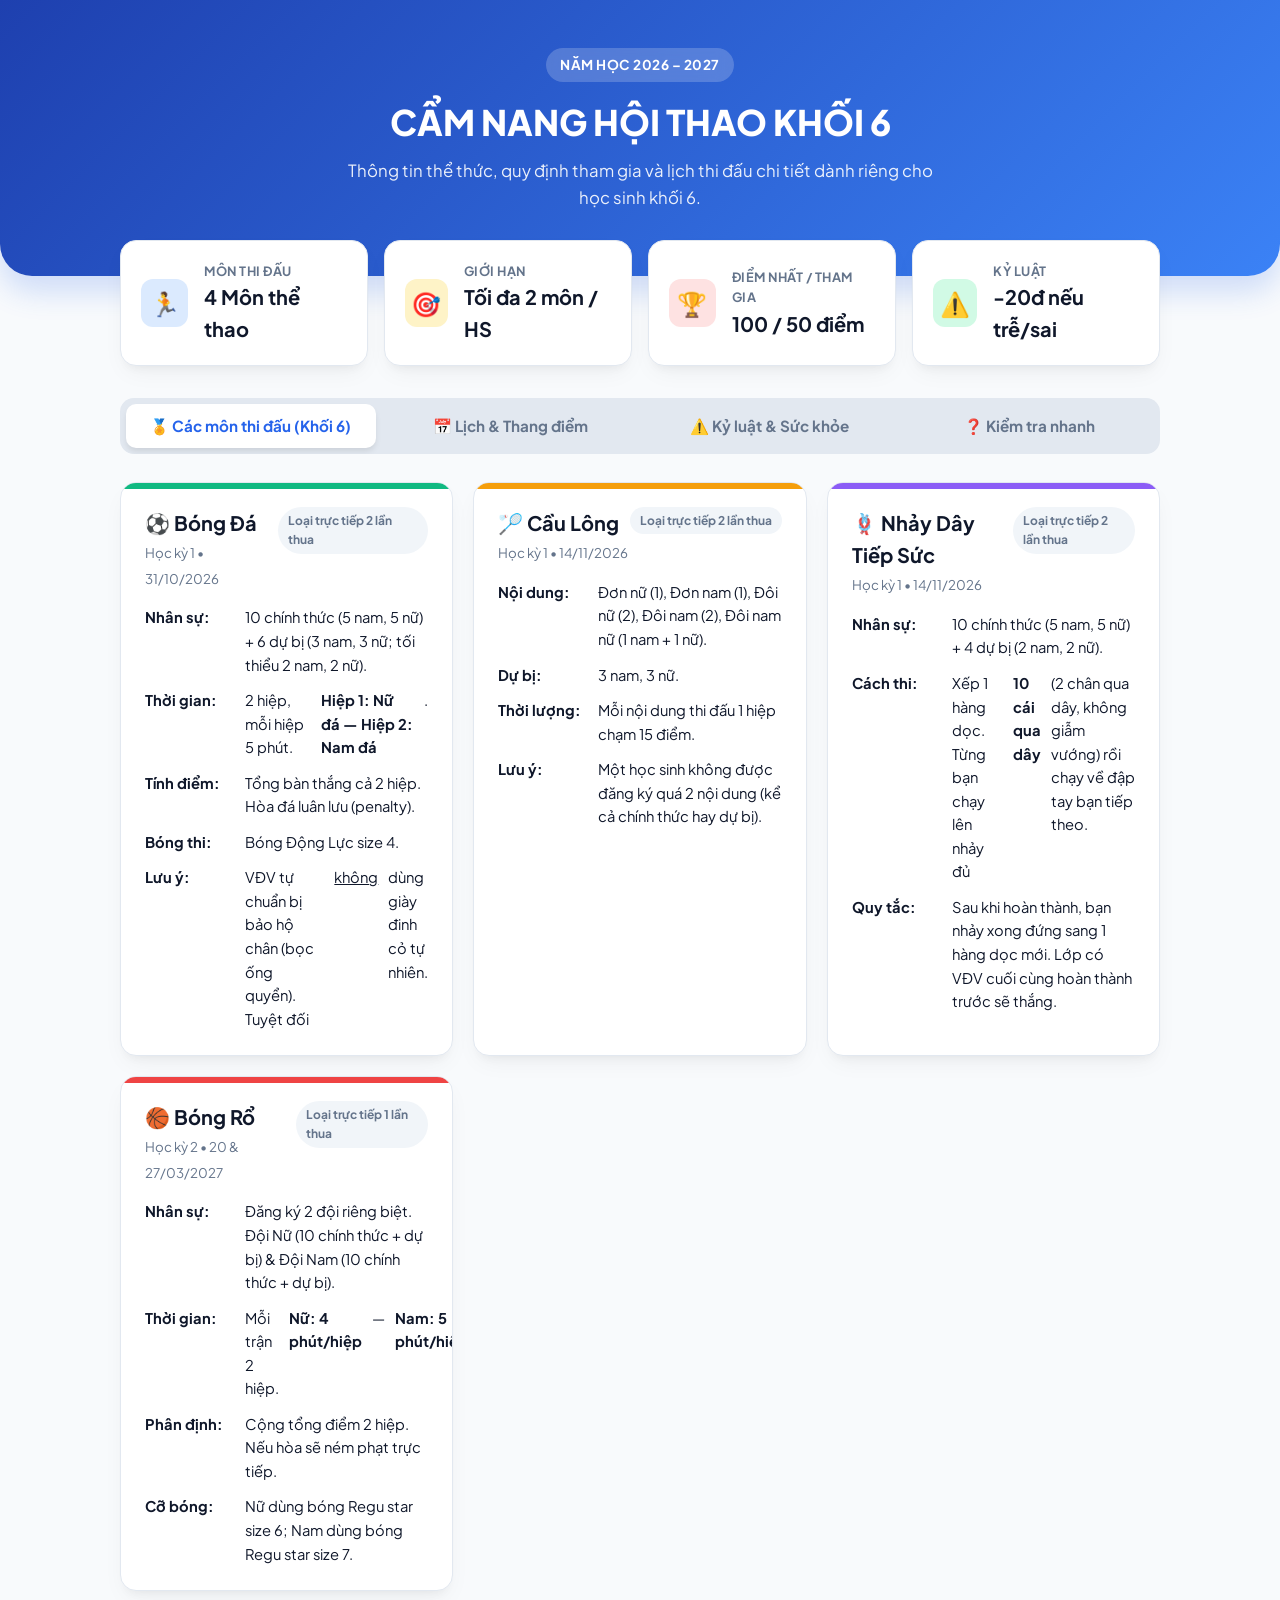
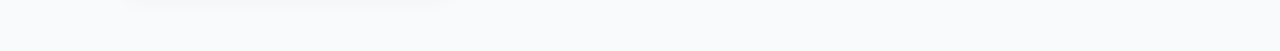
==== pages/hoi-thao.html @ 99d839c3 "Add HTML structure for Hội Thao Khối 6 This file contains the HTML structure and styling for the 'Cẩ" ====
<!DOCTYPE html>
<html lang="vi">
<head>
  <meta charset="UTF-8" />
  <meta name="viewport" content="width=device-width, initial-scale=1.0" />
  <title>Cẩm Nang Hội Thao Khối 6 - NH 2026-2027</title>
  <link rel="preconnect" href="https://fonts.googleapis.com">
  <link rel="preconnect" href="https://fonts.gstatic.com" crossorigin>
  <link href="https://fonts.googleapis.com/css2?family=Plus+Jakarta+Sans:wght@400;500;600;700;800&display=swap" rel="stylesheet">
  <style>
    :root {
      --primary: #2563eb;
      --primary-dark: #1d4ed8;
      --accent: #f59e0b;
      --danger: #ef4444;
      --success: #10b981;
      --bg: #f8fafc;
      --card-bg: #ffffff;
      --text: #0f172a;
      --text-muted: #64748b;
      --border: #e2e8f0;
      --radius: 16px;
      --shadow: 0 10px 25px -5px rgba(0, 0, 0, 0.05), 0 8px 10px -6px rgba(0, 0, 0, 0.05);
    }

    * {
      box-sizing: border-box;
      margin: 0;
      padding: 0;
      font-family: 'Plus Jakarta Sans', sans-serif;
    }

    body {
      background-color: var(--bg);
      color: var(--text);
      line-height: 1.6;
      padding-bottom: 60px;
    }

    /* Header */
    header {
      background: linear-gradient(135deg, #1e40af 0%, #3b82f6 100%);
      color: white;
      padding: 48px 20px 64px;
      text-align: center;
      border-bottom-left-radius: 32px;
      border-bottom-right-radius: 32px;
      box-shadow: 0 15px 30px rgba(37, 99, 235, 0.2);
    }

    .badge {
      display: inline-block;
      background: rgba(255, 255, 255, 0.2);
      backdrop-filter: blur(8px);
      padding: 6px 14px;
      border-radius: 999px;
      font-size: 0.85rem;
      font-weight: 700;
      letter-spacing: 0.5px;
      text-transform: uppercase;
      margin-bottom: 12px;
    }

    header h1 {
      font-size: 2.2rem;
      font-weight: 800;
      margin-bottom: 8px;
    }

    header p {
      font-size: 1.05rem;
      opacity: 0.9;
      max-width: 600px;
      margin: 0 auto;
    }

    /* Layout Container */
    .container {
      max-width: 1080px;
      margin: -36px auto 0;
      padding: 0 20px;
    }

    /* Quick Stats Grid */
    .stats-grid {
      display: grid;
      grid-template-columns: repeat(auto-fit, minmax(220px, 1fr));
      gap: 16px;
      margin-bottom: 32px;
    }

    .stat-card {
      background: var(--card-bg);
      border-radius: var(--radius);
      padding: 20px;
      box-shadow: var(--shadow);
      display: flex;
      align-items: center;
      gap: 16px;
      border: 1px solid var(--border);
    }

    .stat-icon {
      width: 48px;
      height: 48px;
      border-radius: 12px;
      display: flex;
      align-items: center;
      justify-content: center;
      font-size: 1.5rem;
    }

    .stat-card:nth-child(1) .stat-icon { background: #dbeafe; color: #2563eb; }
    .stat-card:nth-child(2) .stat-icon { background: #fef3c7; color: #d97706; }
    .stat-card:nth-child(3) .stat-icon { background: #fee2e2; color: #dc2626; }
    .stat-card:nth-child(4) .stat-icon { background: #d1fae5; color: #059669; }

    .stat-info h4 {
      font-size: 0.8rem;
      color: var(--text-muted);
      text-transform: uppercase;
      letter-spacing: 0.5px;
    }

    .stat-info p {
      font-size: 1.25rem;
      font-weight: 700;
      color: var(--text);
    }

    /* Navigation Tabs */
    .nav-tabs {
      display: flex;
      gap: 10px;
      background: #e2e8f0;
      padding: 6px;
      border-radius: 14px;
      margin-bottom: 28px;
      overflow-x: auto;
    }

    .tab-btn {
      flex: 1;
      padding: 12px 20px;
      border: none;
      background: transparent;
      color: var(--text-muted);
      font-size: 0.95rem;
      font-weight: 700;
      border-radius: 10px;
      cursor: pointer;
      white-space: nowrap;
      transition: all 0.25s ease;
    }

    .tab-btn.active {
      background: var(--card-bg);
      color: var(--primary);
      box-shadow: 0 4px 6px -1px rgba(0, 0, 0, 0.1);
    }

    /* Content Cards */
    .tab-content {
      display: none;
    }

    .tab-content.active {
      display: block;
      animation: fadeIn 0.3s ease;
    }

    @keyframes fadeIn {
      from { opacity: 0; transform: translateY(8px); }
      to { opacity: 1; transform: translateY(0); }
    }

    .content-box {
      background: var(--card-bg);
      border-radius: var(--radius);
      padding: 32px;
      border: 1px solid var(--border);
      box-shadow: var(--shadow);
      margin-bottom: 24px;
    }

    .content-box h2 {
      font-size: 1.5rem;
      margin-bottom: 16px;
      display: flex;
      align-items: center;
      gap: 10px;
    }

    /* Sports Grid */
    .sports-grid {
      display: grid;
      grid-template-columns: repeat(auto-fit, minmax(320px, 1fr));
      gap: 20px;
    }

    .sport-card {
      background: var(--card-bg);
      border: 1px solid var(--border);
      border-radius: var(--radius);
      padding: 24px;
      box-shadow: var(--shadow);
      position: relative;
      overflow: hidden;
    }

    .sport-card::before {
      content: '';
      position: absolute;
      top: 0;
      left: 0;
      width: 100%;
      height: 6px;
      background: var(--primary);
    }

    .sport-card.soccer::before { background: #10b981; }
    .sport-card.badminton::before { background: #f59e0b; }
    .sport-card.rope::before { background: #8b5cf6; }
    .sport-card.basketball::before { background: #ef4444; }

    .sport-header {
      display: flex;
      justify-content: space-between;
      align-items: flex-start;
      margin-bottom: 16px;
    }

    .sport-header h3 {
      font-size: 1.25rem;
      font-weight: 700;
    }

    .sport-tag {
      font-size: 0.75rem;
      font-weight: 700;
      padding: 4px 10px;
      border-radius: 999px;
      background: #f1f5f9;
      color: var(--text-muted);
    }

    .spec-list {
      list-style: none;
      display: flex;
      flex-direction: column;
      gap: 12px;
      font-size: 0.92rem;
    }

    .spec-list li {
      display: flex;
      align-items: flex-start;
      gap: 10px;
    }

    .spec-list li strong {
      color: var(--text);
      min-width: 90px;
    }

    /* Table Design */
    .table-wrapper {
      overflow-x: auto;
      margin-top: 16px;
    }

    table {
      width: 100%;
      border-collapse: collapse;
      text-align: left;
    }

    th, td {
      padding: 14px 16px;
      border-bottom: 1px solid var(--border);
      font-size: 0.95rem;
    }

    th {
      background-color: #f8fafc;
      font-weight: 700;
      color: var(--text-muted);
    }

    /* Alert / Warning Box */
    .alert-box {
      border-left: 4px solid var(--danger);
      background: #fef2f2;
      padding: 16px 20px;
      border-radius: 0 12px 12px 0;
      margin-bottom: 16px;
      font-size: 0.92rem;
    }

    .alert-box h4 {
      color: var(--danger);
      font-weight: 700;
      margin-bottom: 4px;
    }

    /* Interactive Quiz Section */
    .quiz-card {
      background: #f8fafc;
      border: 1px dashed #cbd5e1;
      border-radius: 12px;
      padding: 20px;
      margin-top: 20px;
    }

    .quiz-options {
      display: flex;
      flex-direction: column;
      gap: 10px;
      margin-top: 12px;
    }

    .quiz-opt-btn {
      padding: 10px 16px;
      border: 1px solid var(--border);
      background: white;
      border-radius: 8px;
      text-align: left;
      cursor: pointer;
      font-size: 0.9rem;
      transition: all 0.2s;
    }

    .quiz-opt-btn:hover {
      background: #f1f5f9;
    }

    .feedback {
      margin-top: 10px;
      font-weight: 700;
      font-size: 0.9rem;
      display: none;
    }
  </style>
</head>
<body>

  <header>
    <div class="badge">Năm học 2026 – 2027</div>
    <h1>CẨM NANG HỘI THAO KHỐI 6</h1>
    <p>Thông tin thể thức, quy định tham gia và lịch thi đấu chi tiết dành riêng cho học sinh khối 6.</p>
  </header>

  <main class="container">
    <!-- Thống kê nhanh -->
    <section class="stats-grid">
      <div class="stat-card">
        <div class="stat-icon">🏃</div>
        <div class="stat-info">
          <h4>Môn thi đấu</h4>
          <p>4 Môn thể thao</p>
        </div>
      </div>
      <div class="stat-card">
        <div class="stat-icon">🎯</div>
        <div class="stat-info">
          <h4>Giới hạn</h4>
          <p>Tối đa 2 môn / HS</p>
        </div>
      </div>
      <div class="stat-card">
        <div class="stat-icon">🏆</div>
        <div class="stat-info">
          <h4>Điểm Nhất / Tham gia</h4>
          <p>100 / 50 điểm</p>
        </div>
      </div>
      <div class="stat-card">
        <div class="stat-icon">⚠️</div>
        <div class="stat-info">
          <h4>Kỷ luật</h4>
          <p>-20đ nếu trễ/sai</p>
        </div>
      </div>
    </section>

    <!-- Điều hướng Tab -->
    <nav class="nav-tabs">
      <button class="tab-btn active" onclick="switchTab(0)">🏅 Các môn thi đấu (Khối 6)</button>
      <button class="tab-btn" onclick="switchTab(1)">📅 Lịch & Thang điểm</button>
      <button class="tab-btn" onclick="switchTab(2)">⚠️ Kỷ luật & Sức khỏe</button>
      <button class="tab-btn" onclick="switchTab(3)">❓ Kiểm tra nhanh</button>
    </nav>

    <!-- Tab 1: Chi tiết 4 Môn thi đấu -->
    <section class="tab-content active" id="tab-0">
      <div class="sports-grid">
        
        <!-- Môn Bóng Đá -->
        <article class="sport-card soccer">
          <div class="sport-header">
            <div>
              <h3>⚽ Bóng Đá</h3>
              <small style="color: var(--text-muted)">Học kỳ 1 • 31/10/2026</small>
            </div>
            <span class="sport-tag">Loại trực tiếp 2 lần thua</span>
          </div>
          <ul class="spec-list">
            <li><strong>Nhân sự:</strong> 10 chính thức (5 nam, 5 nữ) + 6 dự bị (3 nam, 3 nữ; tối thiểu 2 nam, 2 nữ).</li>
            <li><strong>Thời gian:</strong> 2 hiệp, mỗi hiệp 5 phút. <b>Hiệp 1: Nữ đá — Hiệp 2: Nam đá</b>.</li>
            <li><strong>Tính điểm:</strong> Tổng bàn thắng cả 2 hiệp. Hòa đá luân lưu (penalty).</li>
            <li><strong>Bóng thi:</strong> Bóng Động Lực size 4.</li>
            <li><strong>Lưu ý:</strong> VĐV tự chuẩn bị bảo hộ chân (bọc ống quyển). Tuyệt đối <u>không</u> dùng giày đinh cỏ tự nhiên.</li>
          </ul>
        </article>

        <!-- Môn Cầu Lông -->
        <article class="sport-card badminton">
          <div class="sport-header">
            <div>
              <h3>🏸 Cầu Lông</h3>
              <small style="color: var(--text-muted)">Học kỳ 1 • 14/11/2026</small>
            </div>
            <span class="sport-tag">Loại trực tiếp 2 lần thua</span>
          </div>
          <ul class="spec-list">
            <li><strong>Nội dung:</strong> Đơn nữ (1), Đơn nam (1), Đôi nữ (2), Đôi nam (2), Đôi nam nữ (1 nam + 1 nữ).</li>
            <li><strong>Dự bị:</strong> 3 nam, 3 nữ.</li>
            <li><strong>Thời lượng:</strong> Mỗi nội dung thi đấu 1 hiệp chạm 15 điểm.</li>
            <li><strong>Lưu ý:</strong> Một học sinh không được đăng ký quá 2 nội dung (kể cả chính thức hay dự bị).</li>
          </ul>
        </article>

        <!-- Môn Nhảy Dây Tiếp Sức -->
        <article class="sport-card rope">
          <div class="sport-header">
            <div>
              <h3>🪢 Nhảy Dây Tiếp Sức</h3>
              <small style="color: var(--text-muted)">Học kỳ 1 • 14/11/2026</small>
            </div>
            <span class="sport-tag">Loại trực tiếp 2 lần thua</span>
          </div>
          <ul class="spec-list">
            <li><strong>Nhân sự:</strong> 10 chính thức (5 nam, 5 nữ) + 4 dự bị (2 nam, 2 nữ).</li>
            <li><strong>Cách thi:</strong> Xếp 1 hàng dọc. Từng bạn chạy lên nhảy đủ <b>10 cái qua dây</b> (2 chân qua dây, không giẫm vướng) rồi chạy về đập tay bạn tiếp theo.</li>
            <li><strong>Quy tắc:</strong> Sau khi hoàn thành, bạn nhảy xong đứng sang 1 hàng dọc mới. Lớp có VĐV cuối cùng hoàn thành trước sẽ thắng.</li>
          </ul>
        </article>

        <!-- Môn Bóng Rổ -->
        <article class="sport-card basketball">
          <div class="sport-header">
            <div>
              <h3>🏀 Bóng Rổ</h3>
              <small style="color: var(--text-muted)">Học kỳ 2 • 20 & 27/03/2027</small>
            </div>
            <span class="sport-tag">Loại trực tiếp 1 lần thua</span>
          </div>
          <ul class="spec-list">
            <li><strong>Nhân sự:</strong> Đăng ký 2 đội riêng biệt. Đội Nữ (10 chính thức + dự bị) & Đội Nam (10 chính thức + dự bị).</li>
            <li><strong>Thời gian:</strong> Mỗi trận 2 hiệp. <b>Nữ: 4 phút/hiệp</b> — <b>Nam: 5 phút/hiệp</b>.</li>
            <li><strong>Phân định:</strong> Cộng tổng điểm 2 hiệp. Nếu hòa sẽ ném phạt trực tiếp.</li>
            <li><strong>Cỡ bóng:</strong> Nữ dùng bóng Regu star size 6; Nam dùng bóng Regu star size 7.</li>
          </ul>
        </article>

      </div>
    </section>

    <!-- Tab 2: Lịch thi đấu & Thang điểm -->
    <section class="tab-content" id="tab-1">
      <div class="content-box">
        <h2>📅 Lịch Trình Chi Tiết Khối 6</h2>
        <div class="table-wrapper">
          <table>
            <thead>
              <tr>
                <th>Học kỳ</th>
                <th>Ngày thi đấu</th>
                <th>Môn thi</th>
                <th>Địa điểm & Lưu ý</th>
              </tr>
            </thead>
            <tbody>
              <tr>
                <td rowspan="2"><b>Học kỳ 1</b></td>
                <td><b>31/10/2026</b> (Ngày 1)</td>
                <td>⚽ Bóng đá (Nam & Nữ)</td>
                <td>Sân cỏ nhân tạo • Đủ bọc ống quyển</td>
              </tr>
              <tr>
                <td><b>14/11/2026</b> (Ngày 2)</td>
                <td>🏸 Cầu lông<br>🪢 Nhảy dây tiếp sức</td>
                <td>Nhà thể thao đa năng</td>
              </tr>
              <tr>
                <td rowspan="2"><b>Học kỳ 2</b></td>
                <td><b>20/03/2027</b> (Ngày 1)</td>
                <td>🏀 Bóng rổ (Vòng loại)</td>
                <td>Sân bóng rổ</td>
              </tr>
              <tr>
                <td><b>27/03/2027</b> (Ngày 2)</td>
                <td>🏀 Bóng rổ (Vòng chung kết)</td>
                <td>Sân bóng rổ</td>
              </tr>
            </tbody>
          </table>
        </div>
      </div>

      <div class="content-box">
        <h2>🏆 Cơ Cấu Điểm Thi Đua</h2>
        <div class="table-wrapper">
          <table>
            <thead>
              <tr>
                <th>Hạng mục</th>
                <th>Điểm số</th>
                <th>Ghi chú</th>
              </tr>
            </thead>
            <tbody>
              <tr>
                <td>🥇 <b>Giải Nhất</b></td>
                <td style="color: #16a34a; font-weight: 700;">100 điểm</td>
                <td>Vô địch nội dung/môn</td>
              </tr>
              <tr>
                <td>🥈 <b>Giải Nhì</b></td>
                <td style="color: #2563eb; font-weight: 700;">85 điểm</td>
                <td>Hạng nhì</td>
              </tr>
              <tr>
                <td>🥉 <b>Giải Ba</b></td>
                <td style="color: #d97706; font-weight: 700;">80 điểm</td>
                <td>Đồng hạng ba</td>
              </tr>
              <tr>
                <td>🎖️ <b>Tham gia</b></td>
                <td>50 điểm</td>
                <td>Tham gia đầy đủ, đúng điều lệ</td>
              </tr>
              <tr>
                <td>❌ <b>Bỏ cuộc / Xử thua</b></td>
                <td style="color: var(--danger); font-weight: 700;">0 điểm</td>
                <td>Không được cộng điểm môn này</td>
              </tr>
            </tbody>
          </table>
        </div>
      </div>
    </section>

    <!-- Tab 3: Kỷ luật & Sức khỏe -->
    <section class="tab-content" id="tab-2">
      <div class="content-box">
        <h2>🩺 Điều Kiện Tham Gia & Sức Khỏe</h2>
        <div class="alert-box" style="border-color: #0284c7; background: #f0f9ff;">
          <h4 style="color: #0284c7;">Lưu ý đặc biệt về sức khỏe</h4>
          <p>Học sinh phải qua quá trình tập luyện và có thể lực tốt. Những học sinh có bệnh lý về <b>tim mạch, hen suyễn</b> hoặc gặp khó khăn khi vận động mạnh <b>tuyệt đối không tham gia thi đấu</b> (chỉ tham gia đội cổ vũ của lớp).</p>
        </div>
        <p>• Mỗi học sinh chỉ thi đấu cho chính lớp của mình, không được thi đấu cho lớp khác.</p>
        <p>• Mỗi học sinh chỉ được tham gia <b>tối đa 2 môn</b> trong cả kỳ Hội thao.</p>
      </div>

      <div class="content-box">
        <h2>⚖️ Kỷ Luật & Văn Hóa Thi Đấu</h2>
        
        <div class="alert-box">
          <h4>Trừ 20 điểm thi đua</h4>
          <p>Áp dụng nếu nộp danh sách đăng ký trễ/sai điều lệ hoặc không cử đại diện tham gia buổi bốc thăm.</p>
        </div>

        <div class="alert-box" style="border-color: #f59e0b; background: #fffbeb;">
          <h4 style="color: #d97706;">Trừ 5 điểm thi đua tuần</h4>
          <p>Không giữ vệ sinh chung (xả rác, đổ nước ra sàn, vứt vật dụng bừa bãi tại khu vực thi đấu).</p>
        </div>

        <ul class="spec-list" style="margin-top: 16px;">
          <li><strong>Đúng giờ:</strong> Có mặt trước trận đấu. Trường hợp ban tổ chức gọi tên 3 lần không có mặt sẽ bị xử thua.</li>
          <li><strong>Tinh thần Fair-play:</strong> Tuyệt đối không giơ nắm đấm, lè lưỡi, khiêu khích đối thủ, không văng tục hay đập phá dụng cụ thi đấu.</li>
          <li><strong>Mạng xã hội:</strong> Không đăng tải hình ảnh/bình luận tiêu cực, bôi nhọ trọng tài, đối thủ hoặc Ban tổ chức trên MXH hoặc nhóm chat.</li>
        </ul>
      </div>
    </section>

    <!-- Tab 4: Quiz trắc nghiệm nhanh cho học sinh -->
    <section class="tab-content" id="tab-3">
      <div class="content-box">
        <h2>❓ Đố Vui Nắm Rõ Luật (Khối 6)</h2>
        <p>Cùng kiểm tra xem bạn đã nắm chắc các thông tin trước thềm Hội thao chưa nhé!</p>

        <div class="quiz-card">
          <p><b>Câu 1: Một học sinh khối 6 được tham gia tối đa bao nhiêu môn thi đấu?</b></p>
          <div class="quiz-options">
            <button class="quiz-opt-btn" onclick="checkAnswer(this, false, 'q1')">A. 1 môn</button>
            <button class="quiz-opt-btn" onclick="checkAnswer(this, true, 'q1')">B. 2 môn</button>
            <button class="quiz-opt-btn" onclick="checkAnswer(this, false, 'q1')">C. Tự do, môn nào cũng được</button>
          </div>
          <div class="feedback" id="q1-fb"></div>
        </div>

        <div class="quiz-card">
          <p><b>Câu 2: Trong môn Bóng đá Khối 6, thứ tự thi đấu giữa nam và nữ như thế nào?</b></p>
          <div class="quiz-options">
            <button class="quiz-opt-btn" onclick="checkAnswer(this, true, 'q2')">A. Hiệp 1 Nữ đá, Hiệp 2 Nam đá</button>
            <button class="quiz-opt-btn" onclick="checkAnswer(this, false, 'q2')">B. Hiệp 1 Nam đá, Hiệp 2 Nữ đá</button>
            <button class="quiz-opt-btn" onclick="checkAnswer(this, false, 'q2')">C. Nam và Nữ đá cùng lúc trên sân</button>
          </div>
          <div class="feedback" id="q2-fb"></div>
        </div>

        <div class="quiz-card">
          <p><b>Câu 3: Đội thi Nhảy dây tiếp sức mỗi bạn cần nhảy thành công bao nhiêu cái trước khi chạy về đổi người?</b></p>
          <div class="quiz-options">
            <button class="quiz-opt-btn" onclick="checkAnswer(this, false, 'q3')">A. 5 cái</button>
            <button class="quiz-opt-btn" onclick="checkAnswer(this, true, 'q3')">B. 10 cái</button>
            <button class="quiz-opt-btn" onclick="checkAnswer(this, false, 'q3')">C. 15 cái</button>
          </div>
          <div class="feedback" id="q3-fb"></div>
        </div>
      </div>
    </section>

  </main>

  <script>
    function switchTab(index) {
      const tabs = document.querySelectorAll('.tab-btn');
      const contents = document.querySelectorAll('.tab-content');

      tabs.forEach((tab, i) => {
        if (i === index) {
          tab.classList.add('active');
          contents[i].classList.add('active');
        } else {
          tab.classList.remove('active');
          contents[i].classList.remove('active');
        }
      });
    }

    function checkAnswer(btn, isCorrect, questionId) {
      const feedback = document.getElementById(`${questionId}-fb`);
      const buttons = btn.parentElement.querySelectorAll('.quiz-opt-btn');
      
      buttons.forEach(b => b.disabled = true);

      if (isCorrect) {
        btn.style.backgroundColor = '#dcfce7';
        btn.style.borderColor = '#16a34a';
        btn.style.color = '#15803d';
        feedback.textContent = '🎉 Chính xác! Bạn đã nắm rất rõ quy định.';
        feedback.style.color = '#16a34a';
      } else {
        btn.style.backgroundColor = '#fee2e2';
        btn.style.borderColor = '#dc2626';
        btn.style.color = '#b91c1c';
        feedback.textContent = '❌ Chưa đúng rồi! Hãy đọc lại cẩm nang nhé.';
        feedback.style.color = '#dc2626';
      }
      feedback.style.display = 'block';
    }
  </script>
</body>
</html>
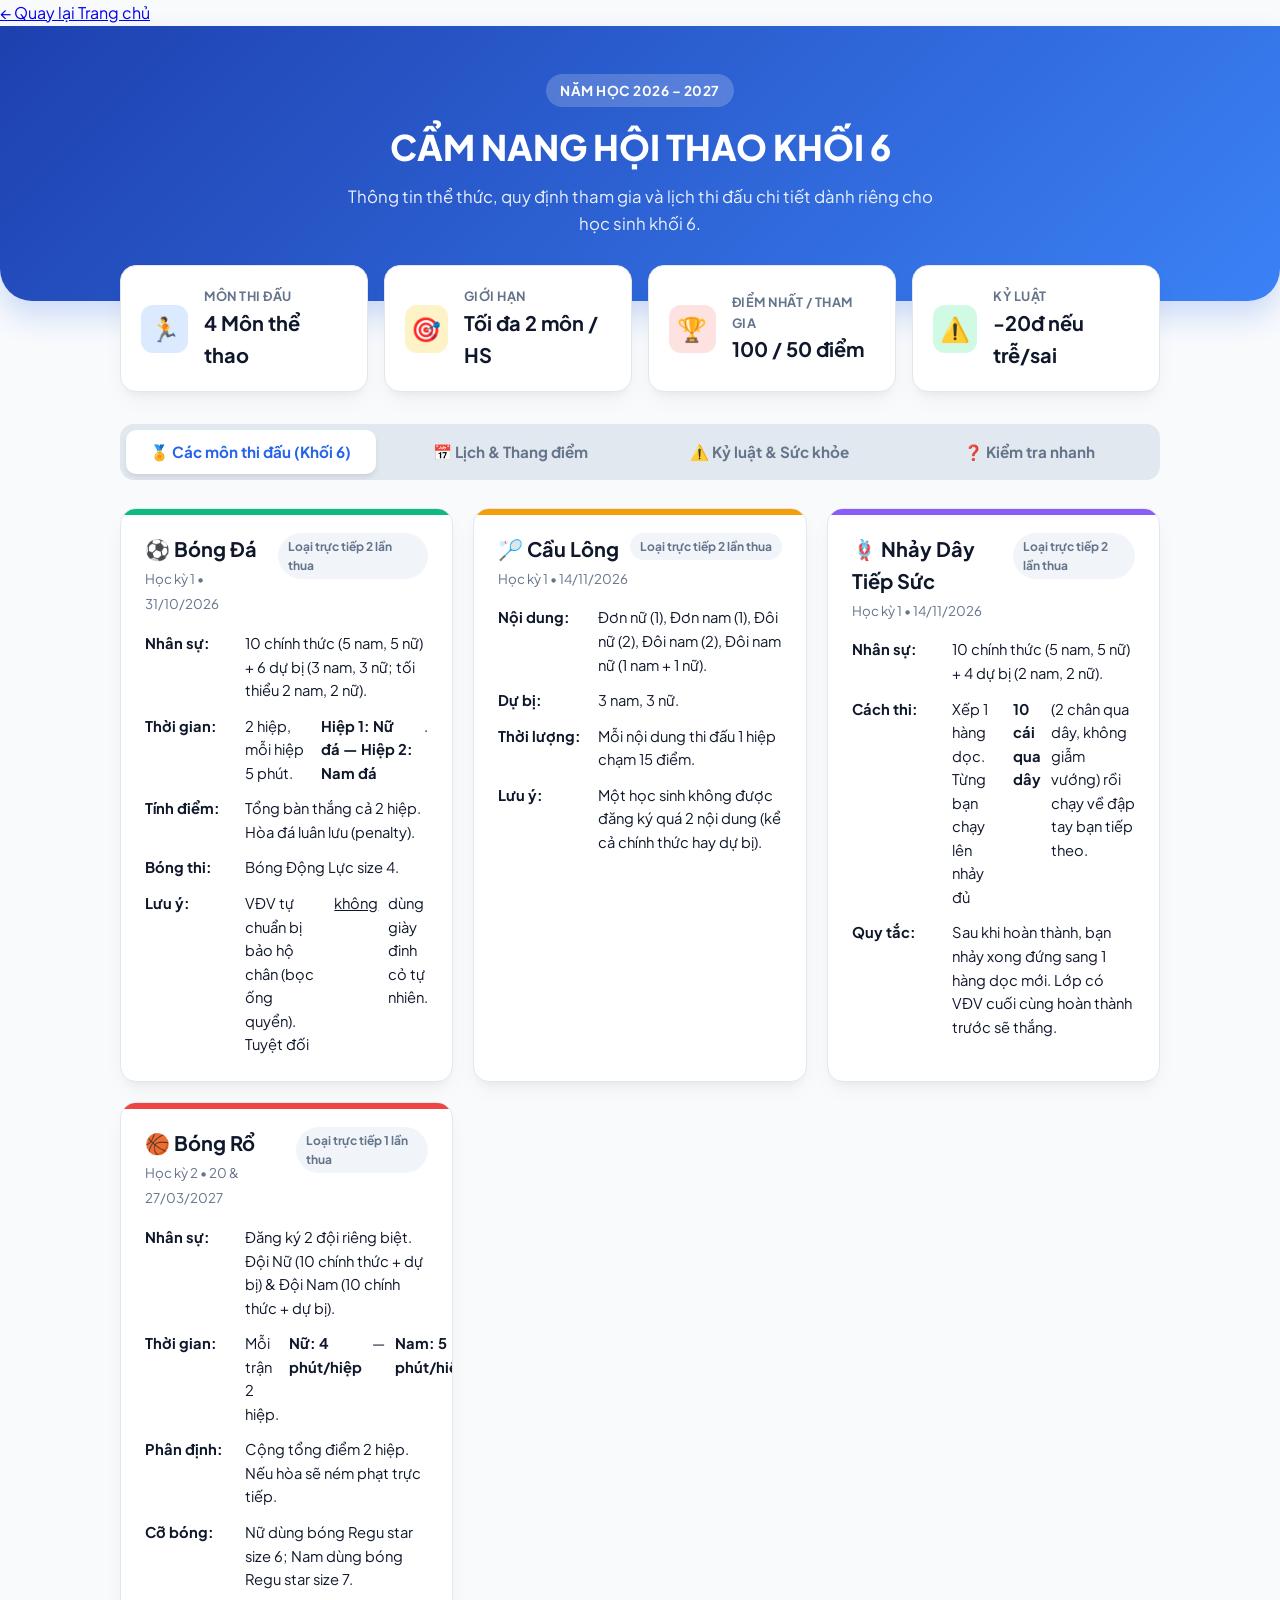
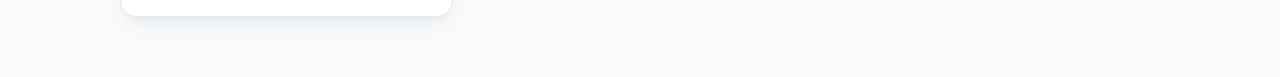
==== commit f01edaf4: "Add back link to homepage in hoi-thao.html" ====
--- a/pages/hoi-thao.html
+++ b/pages/hoi-thao.html
@@ -7,6 +7,7 @@
   <link rel="preconnect" href="https://fonts.googleapis.com">
   <link rel="preconnect" href="https://fonts.gstatic.com" crossorigin>
   <link href="https://fonts.googleapis.com/css2?family=Plus+Jakarta+Sans:wght@400;500;600;700;800&display=swap" rel="stylesheet">
+  <a href="../index.html">← Quay lại Trang chủ</a>
   <style>
     :root {
       --primary: #2563eb;
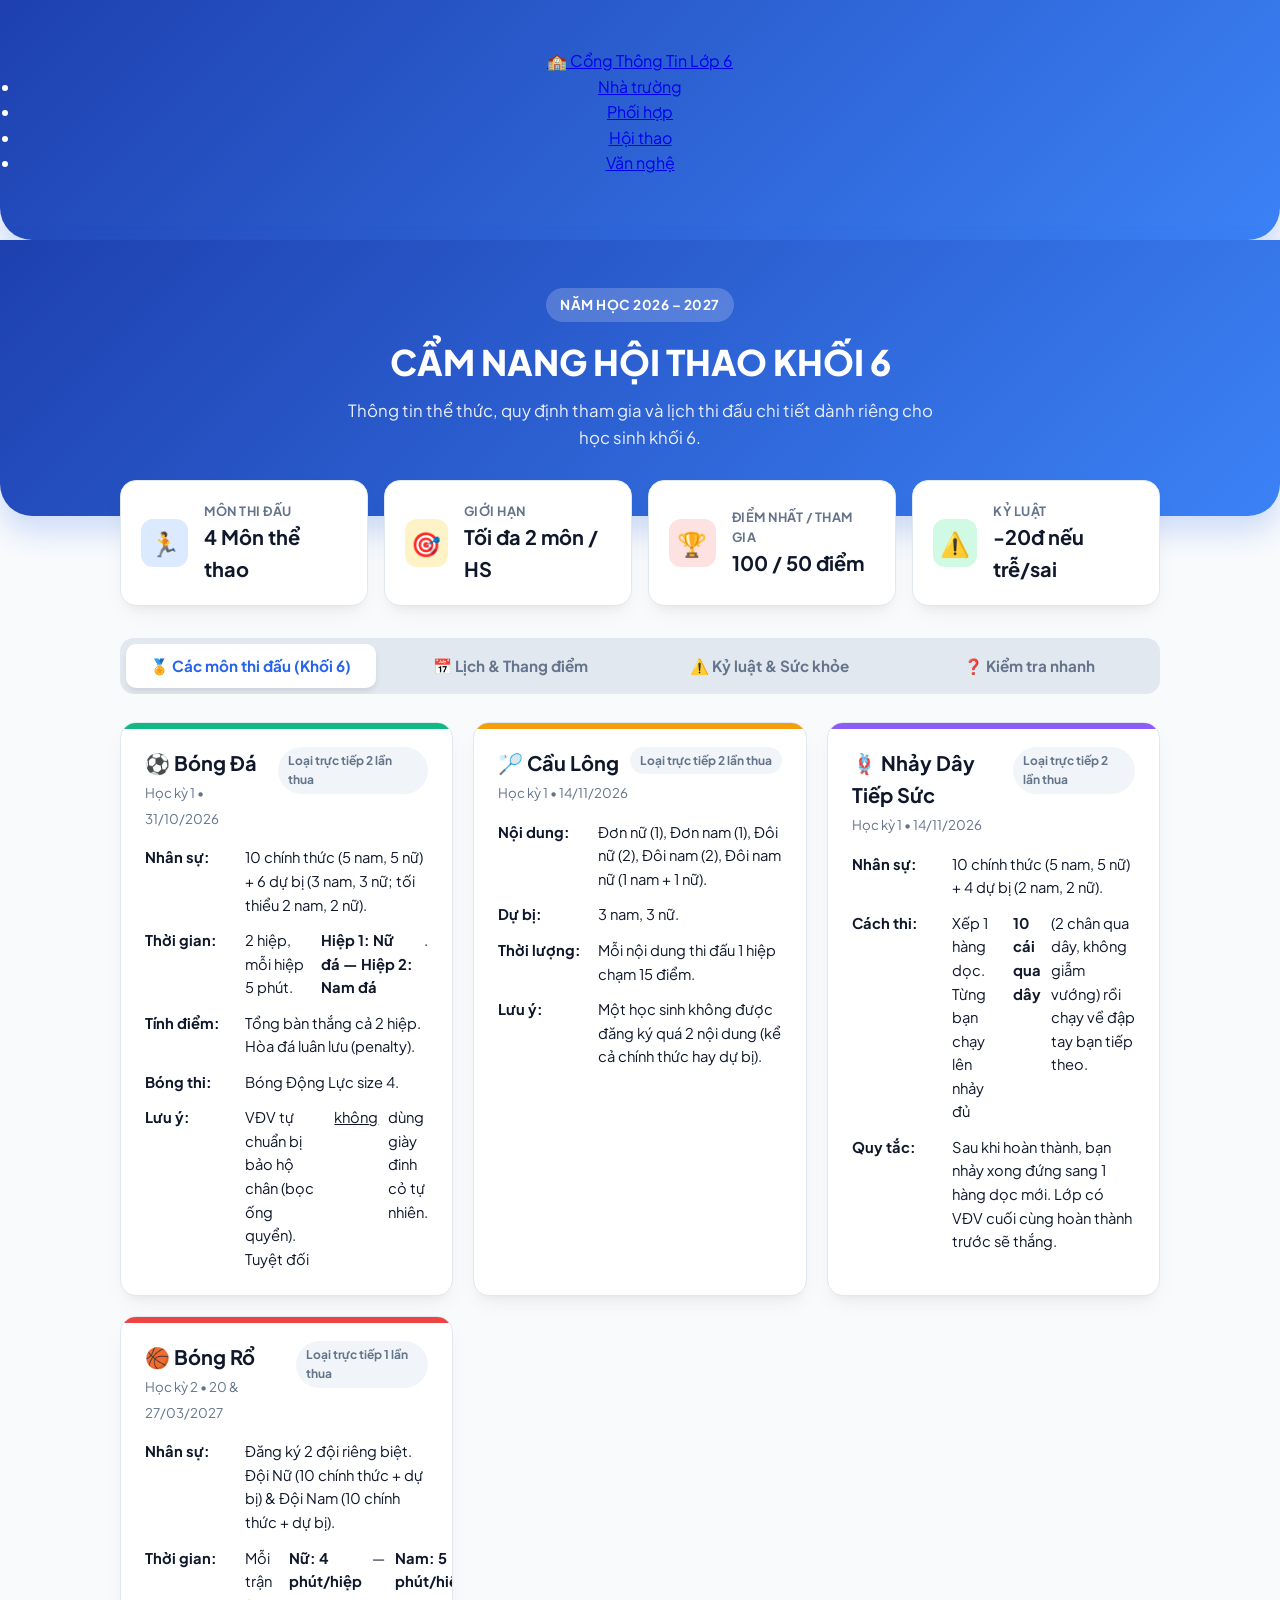
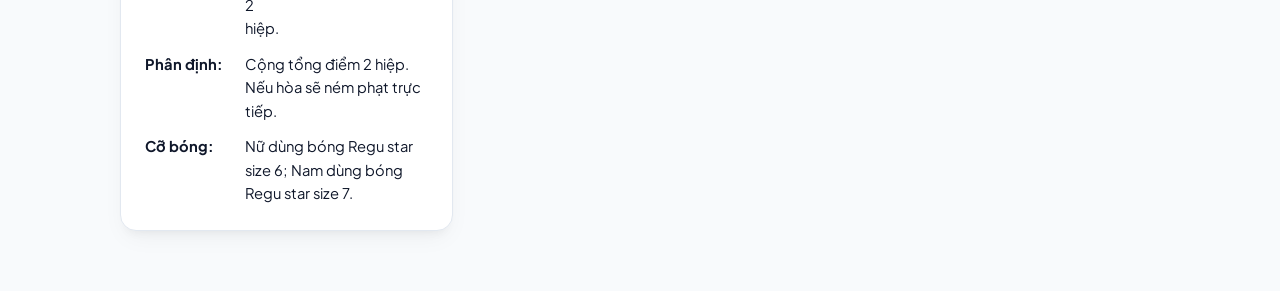
==== commit 616438ad: "Implement shared navbar in hoi-thao.html Added a shared navbar header with navigation links." ====
--- a/pages/hoi-thao.html
+++ b/pages/hoi-thao.html
@@ -7,7 +7,6 @@
   <link rel="preconnect" href="https://fonts.googleapis.com">
   <link rel="preconnect" href="https://fonts.gstatic.com" crossorigin>
   <link href="https://fonts.googleapis.com/css2?family=Plus+Jakarta+Sans:wght@400;500;600;700;800&display=swap" rel="stylesheet">
-  <a href="../index.html">← Quay lại Trang chủ</a>
   <style>
     :root {
       --primary: #2563eb;
@@ -344,7 +343,20 @@
   </style>
 </head>
 <body>
-
+<!-- Thanh Navbar dùng chung -->
+  <header class="navbar">
+    <div class="nav-container">
+      <a href="../index.html" class="nav-brand">
+        <span>🏫</span> Cổng Thông Tin Lớp 6
+      </a>
+      <ul class="nav-menu">
+        <li><a href="nha-truong.html" class="nav-link">Nhà trường</a></li>
+        <li><a href="phoi-hop.html" class="nav-link active">Phối hợp</a></li>
+        <li><a href="hoi-thao.html" class="nav-link">Hội thao</a></li>
+        <li><a href="van-nghe.html" class="nav-link">Văn nghệ</a></li>
+      </ul>
+    </div>
+  </header>
   <header>
     <div class="badge">Năm học 2026 – 2027</div>
     <h1>CẨM NANG HỘI THAO KHỐI 6</h1>
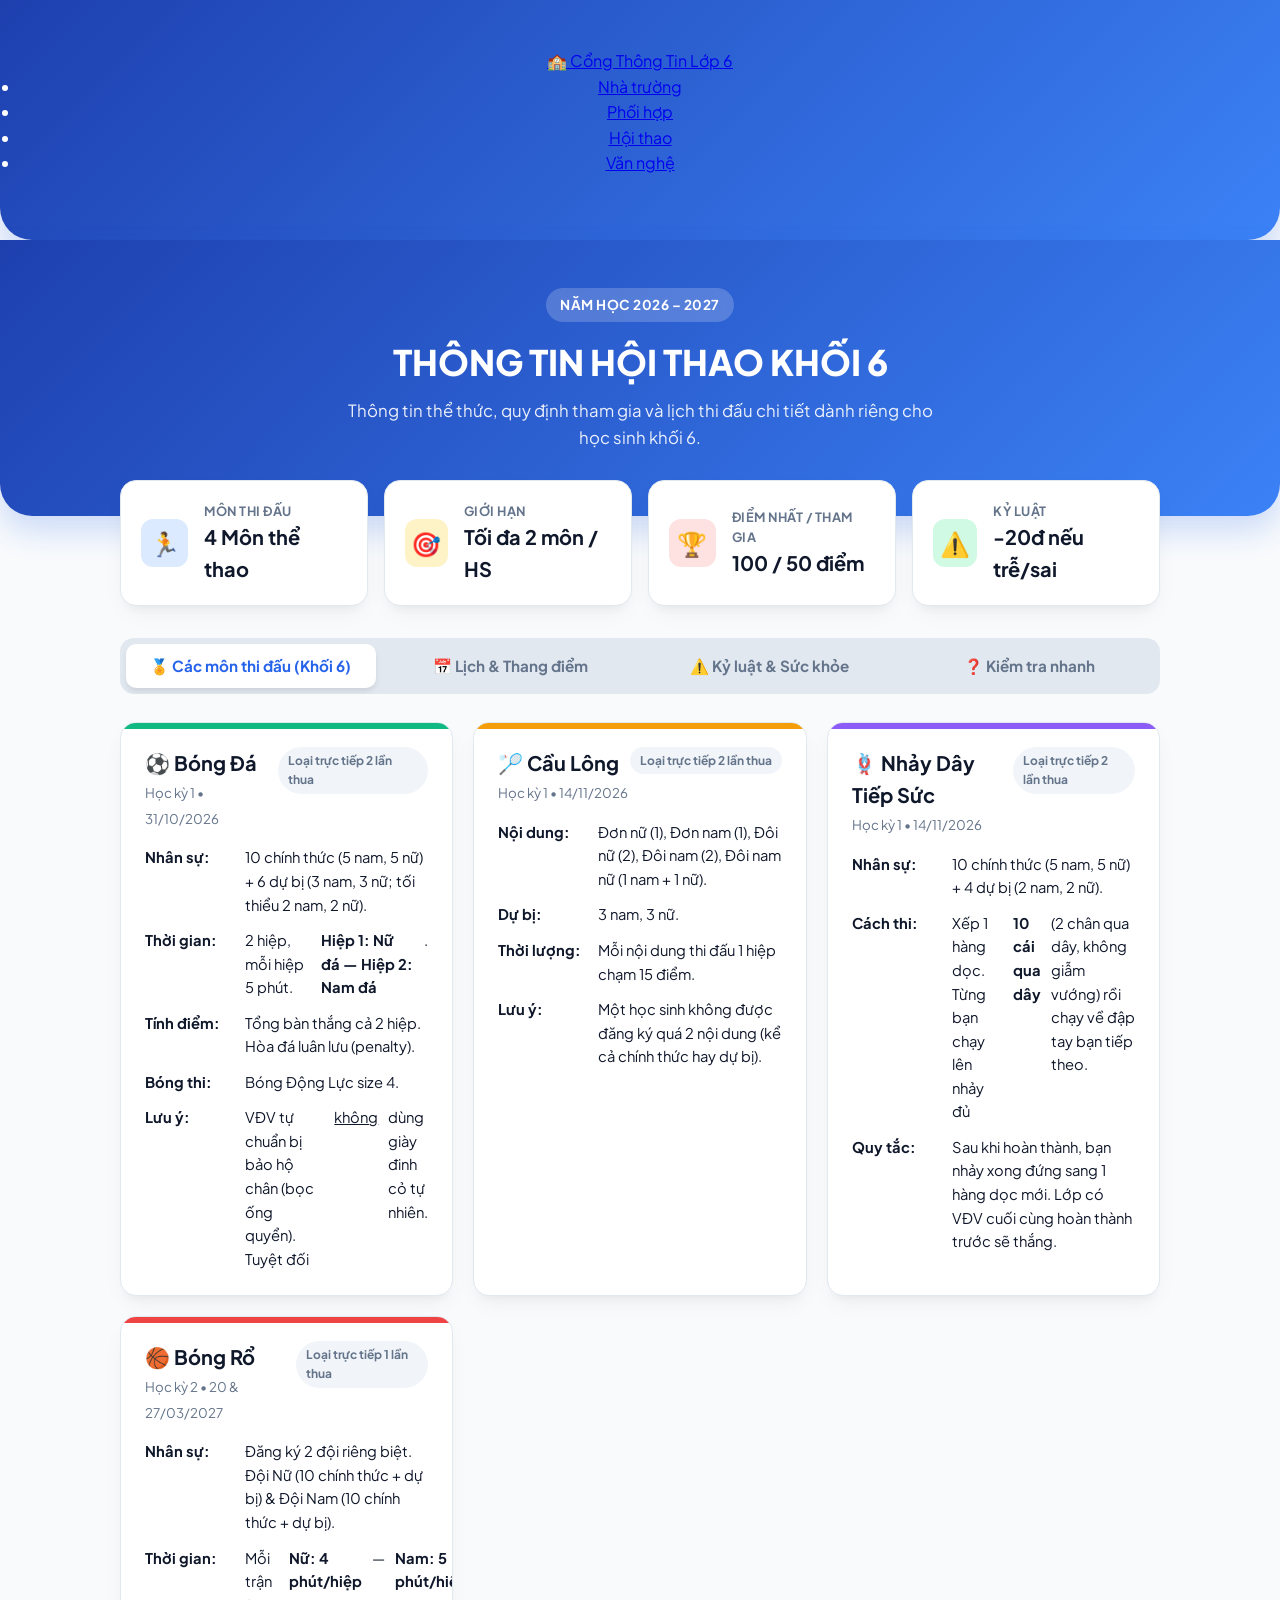
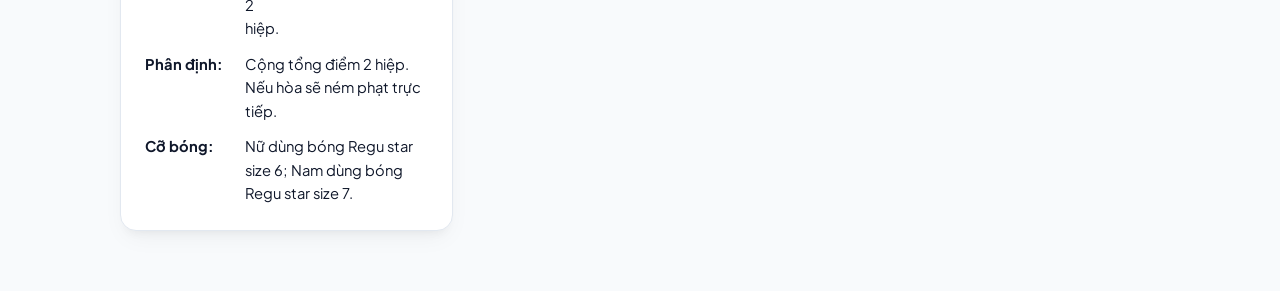
==== commit eb8bc7bf: "Update title and header text for event information" ====
--- a/pages/hoi-thao.html
+++ b/pages/hoi-thao.html
@@ -3,7 +3,7 @@
 <head>
   <meta charset="UTF-8" />
   <meta name="viewport" content="width=device-width, initial-scale=1.0" />
-  <title>Cẩm Nang Hội Thao Khối 6 - NH 2026-2027</title>
+  <title>Thông tin Hội Thao Khối 6 - NH 2026-2027</title>
   <link rel="preconnect" href="https://fonts.googleapis.com">
   <link rel="preconnect" href="https://fonts.gstatic.com" crossorigin>
   <link href="https://fonts.googleapis.com/css2?family=Plus+Jakarta+Sans:wght@400;500;600;700;800&display=swap" rel="stylesheet">
@@ -359,7 +359,7 @@
   </header>
   <header>
     <div class="badge">Năm học 2026 – 2027</div>
-    <h1>CẨM NANG HỘI THAO KHỐI 6</h1>
+    <h1>THÔNG TIN HỘI THAO KHỐI 6</h1>
     <p>Thông tin thể thức, quy định tham gia và lịch thi đấu chi tiết dành riêng cho học sinh khối 6.</p>
   </header>
 
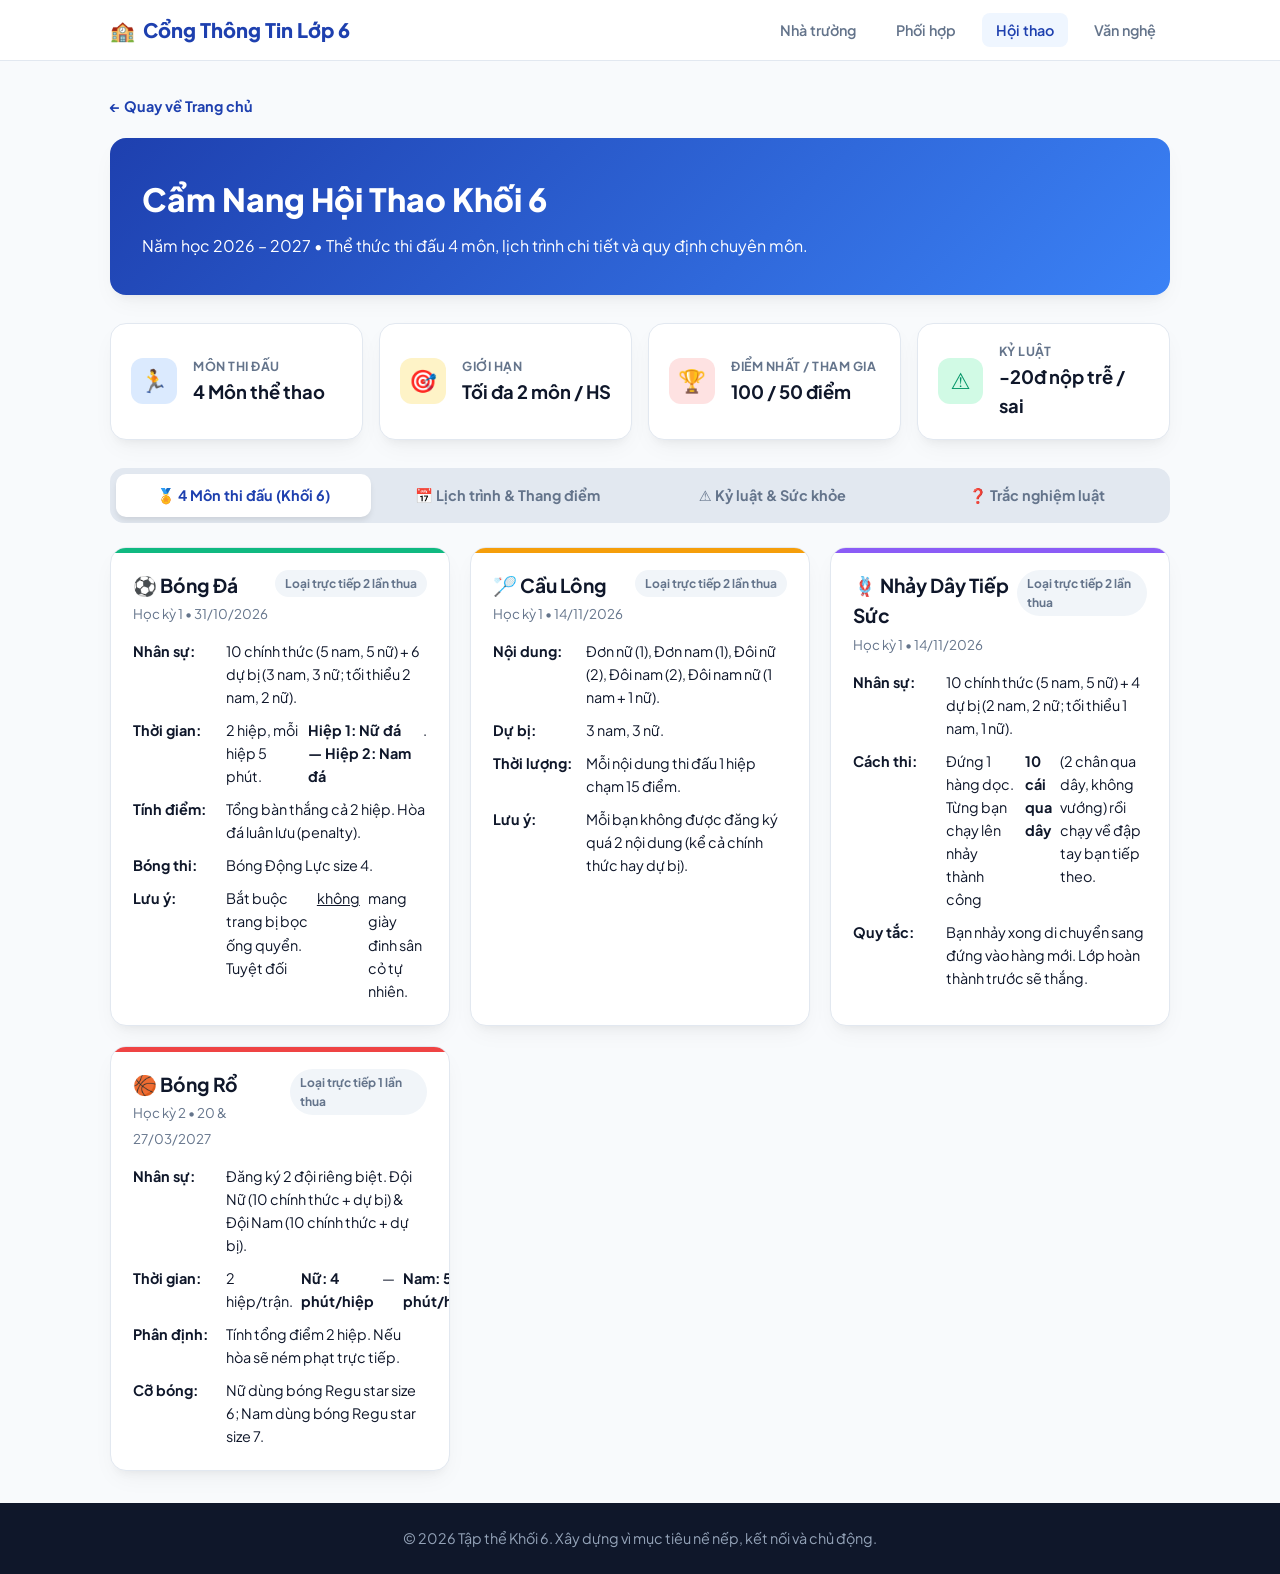
==== commit bc6ea770: "Update title and content for event information page" ====
--- a/pages/hoi-thao.html
+++ b/pages/hoi-thao.html
@@ -3,221 +3,165 @@
 <head>
   <meta charset="UTF-8" />
   <meta name="viewport" content="width=device-width, initial-scale=1.0" />
-  <title>Thông tin Hội Thao Khối 6 - NH 2026-2027</title>
+  <title>Hội Thao Khối 6 - NH 2026-2027</title>
   <link rel="preconnect" href="https://fonts.googleapis.com">
   <link rel="preconnect" href="https://fonts.gstatic.com" crossorigin>
   <link href="https://fonts.googleapis.com/css2?family=Plus+Jakarta+Sans:wght@400;500;600;700;800&display=swap" rel="stylesheet">
+  <link rel="stylesheet" href="../assets/css/style.css">
   <style>
-    :root {
-      --primary: #2563eb;
-      --primary-dark: #1d4ed8;
-      --accent: #f59e0b;
-      --danger: #ef4444;
-      --success: #10b981;
-      --bg: #f8fafc;
-      --card-bg: #ffffff;
-      --text: #0f172a;
-      --text-muted: #64748b;
-      --border: #e2e8f0;
-      --radius: 16px;
-      --shadow: 0 10px 25px -5px rgba(0, 0, 0, 0.05), 0 8px 10px -6px rgba(0, 0, 0, 0.05);
-    }
-
-    * {
-      box-sizing: border-box;
-      margin: 0;
-      padding: 0;
-      font-family: 'Plus Jakarta Sans', sans-serif;
-    }
-
-    body {
-      background-color: var(--bg);
-      color: var(--text);
-      line-height: 1.6;
-      padding-bottom: 60px;
-    }
-
-    /* Header */
-    header {
+    /* CSS bổ trợ đồng bộ với phong cách trang phối hợp */
+    .back-nav {
+      display: inline-flex;
+      align-items: center;
+      gap: 8px;
+      color: var(--primary);
+      text-decoration: none;
+      font-weight: 700;
+      font-size: 0.9rem;
+      margin-bottom: 20px;
+      transition: transform 0.2s;
+    }
+    .back-nav:hover {
+      transform: translateX(-4px);
+    }
+    
+    .page-header {
       background: linear-gradient(135deg, #1e40af 0%, #3b82f6 100%);
       color: white;
-      padding: 48px 20px 64px;
-      text-align: center;
-      border-bottom-left-radius: 32px;
-      border-bottom-right-radius: 32px;
-      box-shadow: 0 15px 30px rgba(37, 99, 235, 0.2);
-    }
-
-    .badge {
-      display: inline-block;
-      background: rgba(255, 255, 255, 0.2);
-      backdrop-filter: blur(8px);
-      padding: 6px 14px;
-      border-radius: 999px;
-      font-size: 0.85rem;
-      font-weight: 700;
-      letter-spacing: 0.5px;
-      text-transform: uppercase;
-      margin-bottom: 12px;
-    }
-
-    header h1 {
-      font-size: 2.2rem;
+      padding: 36px 32px;
+      border-radius: var(--radius);
+      margin-bottom: 28px;
+      box-shadow: var(--shadow);
+    }
+    .page-header h1 {
+      font-size: 2rem;
       font-weight: 800;
       margin-bottom: 8px;
     }
 
-    header p {
-      font-size: 1.05rem;
-      opacity: 0.9;
-      max-width: 600px;
-      margin: 0 auto;
-    }
-
-    /* Layout Container */
-    .container {
-      max-width: 1080px;
-      margin: -36px auto 0;
-      padding: 0 20px;
-    }
-
-    /* Quick Stats Grid */
+    /* Thống kê nhanh */
     .stats-grid {
       display: grid;
       grid-template-columns: repeat(auto-fit, minmax(220px, 1fr));
       gap: 16px;
-      margin-bottom: 32px;
-    }
-
+      margin-bottom: 28px;
+    }
     .stat-card {
-      background: var(--card-bg);
+      background: var(--surface);
       border-radius: var(--radius);
-      padding: 20px;
+      padding: 18px 20px;
       box-shadow: var(--shadow);
       display: flex;
       align-items: center;
       gap: 16px;
       border: 1px solid var(--border);
     }
-
     .stat-icon {
-      width: 48px;
-      height: 48px;
+      width: 46px;
+      height: 46px;
       border-radius: 12px;
       display: flex;
       align-items: center;
       justify-content: center;
-      font-size: 1.5rem;
-    }
-
+      font-size: 1.4rem;
+    }
     .stat-card:nth-child(1) .stat-icon { background: #dbeafe; color: #2563eb; }
     .stat-card:nth-child(2) .stat-icon { background: #fef3c7; color: #d97706; }
     .stat-card:nth-child(3) .stat-icon { background: #fee2e2; color: #dc2626; }
     .stat-card:nth-child(4) .stat-icon { background: #d1fae5; color: #059669; }
 
     .stat-info h4 {
-      font-size: 0.8rem;
+      font-size: 0.78rem;
       color: var(--text-muted);
       text-transform: uppercase;
       letter-spacing: 0.5px;
     }
-
     .stat-info p {
-      font-size: 1.25rem;
+      font-size: 1.15rem;
       font-weight: 700;
       color: var(--text);
     }
 
-    /* Navigation Tabs */
+    /* Điều hướng Tab nội bộ */
     .nav-tabs {
       display: flex;
       gap: 10px;
       background: #e2e8f0;
       padding: 6px;
       border-radius: 14px;
-      margin-bottom: 28px;
+      margin-bottom: 24px;
       overflow-x: auto;
     }
-
     .tab-btn {
       flex: 1;
-      padding: 12px 20px;
+      padding: 12px 18px;
       border: none;
       background: transparent;
       color: var(--text-muted);
-      font-size: 0.95rem;
+      font-size: 0.9rem;
       font-weight: 700;
       border-radius: 10px;
       cursor: pointer;
       white-space: nowrap;
       transition: all 0.25s ease;
     }
-
     .tab-btn.active {
-      background: var(--card-bg);
+      background: var(--surface);
       color: var(--primary);
       box-shadow: 0 4px 6px -1px rgba(0, 0, 0, 0.1);
     }
 
-    /* Content Cards */
     .tab-content {
       display: none;
     }
-
     .tab-content.active {
       display: block;
       animation: fadeIn 0.3s ease;
     }
-
     @keyframes fadeIn {
-      from { opacity: 0; transform: translateY(8px); }
+      from { opacity: 0; transform: translateY(6px); }
       to { opacity: 1; transform: translateY(0); }
     }
 
+    /* Card & Bảng thông tin */
     .content-box {
-      background: var(--card-bg);
+      background: var(--surface);
       border-radius: var(--radius);
-      padding: 32px;
+      padding: 28px;
       border: 1px solid var(--border);
       box-shadow: var(--shadow);
       margin-bottom: 24px;
     }
-
     .content-box h2 {
-      font-size: 1.5rem;
+      font-size: 1.4rem;
       margin-bottom: 16px;
       display: flex;
       align-items: center;
       gap: 10px;
     }
 
-    /* Sports Grid */
     .sports-grid {
       display: grid;
       grid-template-columns: repeat(auto-fit, minmax(320px, 1fr));
       gap: 20px;
     }
-
     .sport-card {
-      background: var(--card-bg);
+      background: var(--surface);
       border: 1px solid var(--border);
       border-radius: var(--radius);
-      padding: 24px;
+      padding: 22px;
       box-shadow: var(--shadow);
       position: relative;
       overflow: hidden;
     }
-
     .sport-card::before {
       content: '';
       position: absolute;
       top: 0;
       left: 0;
       width: 100%;
-      height: 6px;
-      background: var(--primary);
-    }
-
+      height: 5px;
+    }
     .sport-card.soccer::before { background: #10b981; }
     .sport-card.badminton::before { background: #f59e0b; }
     .sport-card.rope::before { background: #8b5cf6; }
@@ -227,14 +171,12 @@
       display: flex;
       justify-content: space-between;
       align-items: flex-start;
-      margin-bottom: 16px;
-    }
-
+      margin-bottom: 14px;
+    }
     .sport-header h3 {
-      font-size: 1.25rem;
-      font-weight: 700;
-    }
-
+      font-size: 1.2rem;
+      font-weight: 700;
+    }
     .sport-tag {
       font-size: 0.75rem;
       font-weight: 700;
@@ -243,107 +185,96 @@
       background: #f1f5f9;
       color: var(--text-muted);
     }
-
     .spec-list {
       list-style: none;
       display: flex;
       flex-direction: column;
-      gap: 12px;
-      font-size: 0.92rem;
-    }
-
+      gap: 10px;
+      font-size: 0.9rem;
+    }
     .spec-list li {
       display: flex;
       align-items: flex-start;
-      gap: 10px;
-    }
-
+      gap: 8px;
+    }
     .spec-list li strong {
       color: var(--text);
-      min-width: 90px;
-    }
-
-    /* Table Design */
+      min-width: 85px;
+    }
+
+    /* Table styling */
     .table-wrapper {
       overflow-x: auto;
-      margin-top: 16px;
-    }
-
+      margin-top: 14px;
+    }
     table {
       width: 100%;
       border-collapse: collapse;
       text-align: left;
     }
-
     th, td {
-      padding: 14px 16px;
+      padding: 12px 14px;
       border-bottom: 1px solid var(--border);
-      font-size: 0.95rem;
-    }
-
+      font-size: 0.9rem;
+    }
     th {
       background-color: #f8fafc;
       font-weight: 700;
       color: var(--text-muted);
     }
 
-    /* Alert / Warning Box */
+    /* Alert / Warning */
     .alert-box {
-      border-left: 4px solid var(--danger);
-      background: #fef2f2;
-      padding: 16px 20px;
-      border-radius: 0 12px 12px 0;
-      margin-bottom: 16px;
-      font-size: 0.92rem;
-    }
-
+      border-left: 4px solid var(--border);
+      padding: 14px 18px;
+      border-radius: 0 10px 10px 0;
+      margin-bottom: 14px;
+      font-size: 0.9rem;
+    }
+    .alert-danger { border-color: #ef4444; background: #fef2f2; }
+    .alert-warning { border-color: #f59e0b; background: #fffbeb; }
+    .alert-info { border-color: #0284c7; background: #f0f9ff; }
     .alert-box h4 {
-      color: var(--danger);
       font-weight: 700;
       margin-bottom: 4px;
     }
 
-    /* Interactive Quiz Section */
+    /* Mini Quiz */
     .quiz-card {
       background: #f8fafc;
       border: 1px dashed #cbd5e1;
       border-radius: 12px;
-      padding: 20px;
-      margin-top: 20px;
-    }
-
+      padding: 18px;
+      margin-top: 16px;
+    }
     .quiz-options {
       display: flex;
       flex-direction: column;
-      gap: 10px;
-      margin-top: 12px;
-    }
-
+      gap: 8px;
+      margin-top: 10px;
+    }
     .quiz-opt-btn {
-      padding: 10px 16px;
+      padding: 10px 14px;
       border: 1px solid var(--border);
       background: white;
       border-radius: 8px;
       text-align: left;
       cursor: pointer;
       font-size: 0.9rem;
-      transition: all 0.2s;
-    }
-
-    .quiz-opt-btn:hover {
-      background: #f1f5f9;
-    }
-
+      transition: background 0.2s;
+    }
+    .quiz-opt-btn:hover { background: #f1f5f9; }
     .feedback {
       margin-top: 10px;
       font-weight: 700;
-      font-size: 0.9rem;
+      font-size: 0.88rem;
       display: none;
     }
   </style>
 </head>
 <body>
-<!-- Thanh Navbar dùng chung -->
+
+  <!-- Thanh Navbar dùng chung -->
   <header class="navbar">
     <div class="nav-container">
       <a href="../index.html" class="nav-brand">
@@ -351,19 +282,22 @@
       </a>
       <ul class="nav-menu">
         <li><a href="nha-truong.html" class="nav-link">Nhà trường</a></li>
-        <li><a href="phoi-hop.html" class="nav-link active">Phối hợp</a></li>
-        <li><a href="hoi-thao.html" class="nav-link">Hội thao</a></li>
+        <li><a href="phoi-hop.html" class="nav-link">Phối hợp</a></li>
+        <li><a href="hoi-thao.html" class="nav-link active">Hội thao</a></li>
         <li><a href="van-nghe.html" class="nav-link">Văn nghệ</a></li>
       </ul>
     </div>
   </header>
-  <header>
-    <div class="badge">Năm học 2026 – 2027</div>
-    <h1>THÔNG TIN HỘI THAO KHỐI 6</h1>
-    <p>Thông tin thể thức, quy định tham gia và lịch thi đấu chi tiết dành riêng cho học sinh khối 6.</p>
-  </header>
 
   <main class="container">
+    <a href="../index.html" class="back-nav">← Quay về Trang chủ</a>
+
+    <!-- Header Trang -->
+    <section class="page-header">
+      <h1>Cẩm Nang Hội Thao Khối 6</h1>
+      <p>Năm học 2026 – 2027 • Thể thức thi đấu 4 môn, lịch trình chi tiết và quy định chuyên môn.</p>
+    </section>
+
     <!-- Thống kê nhanh -->
     <section class="stats-grid">
       <div class="stat-card">
@@ -391,24 +325,24 @@
         <div class="stat-icon">⚠️</div>
         <div class="stat-info">
           <h4>Kỷ luật</h4>
-          <p>-20đ nếu trễ/sai</p>
+          <p>-20đ nộp trễ / sai</p>
         </div>
       </div>
     </section>
 
-    <!-- Điều hướng Tab -->
+    <!-- Thanh Tabs chọn chủ đề -->
     <nav class="nav-tabs">
-      <button class="tab-btn active" onclick="switchTab(0)">🏅 Các môn thi đấu (Khối 6)</button>
-      <button class="tab-btn" onclick="switchTab(1)">📅 Lịch & Thang điểm</button>
+      <button class="tab-btn active" onclick="switchTab(0)">🏅 4 Môn thi đấu (Khối 6)</button>
+      <button class="tab-btn" onclick="switchTab(1)">📅 Lịch trình & Thang điểm</button>
       <button class="tab-btn" onclick="switchTab(2)">⚠️ Kỷ luật & Sức khỏe</button>
-      <button class="tab-btn" onclick="switchTab(3)">❓ Kiểm tra nhanh</button>
+      <button class="tab-btn" onclick="switchTab(3)">❓ Trắc nghiệm luật</button>
     </nav>
 
-    <!-- Tab 1: Chi tiết 4 Môn thi đấu -->
+    <!-- Tab 1: 4 Môn thi đấu -->
     <section class="tab-content active" id="tab-0">
       <div class="sports-grid">
         
-        <!-- Môn Bóng Đá -->
+        <!-- Bóng đá -->
         <article class="sport-card soccer">
           <div class="sport-header">
             <div>
@@ -422,11 +356,11 @@
             <li><strong>Thời gian:</strong> 2 hiệp, mỗi hiệp 5 phút. <b>Hiệp 1: Nữ đá — Hiệp 2: Nam đá</b>.</li>
             <li><strong>Tính điểm:</strong> Tổng bàn thắng cả 2 hiệp. Hòa đá luân lưu (penalty).</li>
             <li><strong>Bóng thi:</strong> Bóng Động Lực size 4.</li>
-            <li><strong>Lưu ý:</strong> VĐV tự chuẩn bị bảo hộ chân (bọc ống quyển). Tuyệt đối <u>không</u> dùng giày đinh cỏ tự nhiên.</li>
+            <li><strong>Lưu ý:</strong> Bắt buộc trang bị bọc ống quyển. Tuyệt đối <u>không</u> mang giày đinh sân cỏ tự nhiên.</li>
           </ul>
         </article>
 
-        <!-- Môn Cầu Lông -->
+        <!-- Cầu lông -->
         <article class="sport-card badminton">
           <div class="sport-header">
             <div>
@@ -439,11 +373,11 @@
             <li><strong>Nội dung:</strong> Đơn nữ (1), Đơn nam (1), Đôi nữ (2), Đôi nam (2), Đôi nam nữ (1 nam + 1 nữ).</li>
             <li><strong>Dự bị:</strong> 3 nam, 3 nữ.</li>
             <li><strong>Thời lượng:</strong> Mỗi nội dung thi đấu 1 hiệp chạm 15 điểm.</li>
-            <li><strong>Lưu ý:</strong> Một học sinh không được đăng ký quá 2 nội dung (kể cả chính thức hay dự bị).</li>
+            <li><strong>Lưu ý:</strong> Mỗi bạn không được đăng ký quá 2 nội dung (kể cả chính thức hay dự bị).</li>
           </ul>
         </article>
 
-        <!-- Môn Nhảy Dây Tiếp Sức -->
+        <!-- Nhảy dây tiếp sức -->
         <article class="sport-card rope">
           <div class="sport-header">
             <div>
@@ -453,13 +387,13 @@
             <span class="sport-tag">Loại trực tiếp 2 lần thua</span>
           </div>
           <ul class="spec-list">
-            <li><strong>Nhân sự:</strong> 10 chính thức (5 nam, 5 nữ) + 4 dự bị (2 nam, 2 nữ).</li>
-            <li><strong>Cách thi:</strong> Xếp 1 hàng dọc. Từng bạn chạy lên nhảy đủ <b>10 cái qua dây</b> (2 chân qua dây, không giẫm vướng) rồi chạy về đập tay bạn tiếp theo.</li>
-            <li><strong>Quy tắc:</strong> Sau khi hoàn thành, bạn nhảy xong đứng sang 1 hàng dọc mới. Lớp có VĐV cuối cùng hoàn thành trước sẽ thắng.</li>
+            <li><strong>Nhân sự:</strong> 10 chính thức (5 nam, 5 nữ) + 4 dự bị (2 nam, 2 nữ; tối thiểu 1 nam, 1 nữ).</li>
+            <li><strong>Cách thi:</strong> Đứng 1 hàng dọc. Từng bạn chạy lên nhảy thành công <b>10 cái qua dây</b> (2 chân qua dây, không vướng) rồi chạy về đập tay bạn tiếp theo.</li>
+            <li><strong>Quy tắc:</strong> Bạn nhảy xong di chuyển sang đứng vào hàng mới. Lớp hoàn thành trước sẽ thắng.</li>
           </ul>
         </article>
 
-        <!-- Môn Bóng Rổ -->
+        <!-- Bóng rổ -->
         <article class="sport-card basketball">
           <div class="sport-header">
             <div>
@@ -470,8 +404,8 @@
           </div>
           <ul class="spec-list">
             <li><strong>Nhân sự:</strong> Đăng ký 2 đội riêng biệt. Đội Nữ (10 chính thức + dự bị) & Đội Nam (10 chính thức + dự bị).</li>
-            <li><strong>Thời gian:</strong> Mỗi trận 2 hiệp. <b>Nữ: 4 phút/hiệp</b> — <b>Nam: 5 phút/hiệp</b>.</li>
-            <li><strong>Phân định:</strong> Cộng tổng điểm 2 hiệp. Nếu hòa sẽ ném phạt trực tiếp.</li>
+            <li><strong>Thời gian:</strong> 2 hiệp/trận. <b>Nữ: 4 phút/hiệp</b> — <b>Nam: 5 phút/hiệp</b>.</li>
+            <li><strong>Phân định:</strong> Tính tổng điểm 2 hiệp. Nếu hòa sẽ ném phạt trực tiếp.</li>
             <li><strong>Cỡ bóng:</strong> Nữ dùng bóng Regu star size 6; Nam dùng bóng Regu star size 7.</li>
           </ul>
         </article>
@@ -490,7 +424,7 @@
                 <th>Học kỳ</th>
                 <th>Ngày thi đấu</th>
                 <th>Môn thi</th>
-                <th>Địa điểm & Lưu ý</th>
+                <th>Địa điểm & Trang bị</th>
               </tr>
             </thead>
             <tbody>
@@ -508,12 +442,12 @@
               <tr>
                 <td rowspan="2"><b>Học kỳ 2</b></td>
                 <td><b>20/03/2027</b> (Ngày 1)</td>
-                <td>🏀 Bóng rổ (Vòng loại)</td>
+                <td>🏀 Bóng rổ (Vòng bảng)</td>
                 <td>Sân bóng rổ</td>
               </tr>
               <tr>
                 <td><b>27/03/2027</b> (Ngày 2)</td>
-                <td>🏀 Bóng rổ (Vòng chung kết)</td>
+                <td>🏀 Bóng rổ (Chung kết)</td>
                 <td>Sân bóng rổ</td>
               </tr>
             </tbody>
@@ -527,9 +461,9 @@
           <table>
             <thead>
               <tr>
-                <th>Hạng mục</th>
+                <th>Xếp hạng</th>
                 <th>Điểm số</th>
-                <th>Ghi chú</th>
+                <th>Quy định tính</th>
               </tr>
             </thead>
             <tbody>
@@ -551,11 +485,11 @@
               <tr>
                 <td>🎖️ <b>Tham gia</b></td>
                 <td>50 điểm</td>
-                <td>Tham gia đầy đủ, đúng điều lệ</td>
+                <td>Tham gia đủ, đúng điều lệ</td>
               </tr>
               <tr>
                 <td>❌ <b>Bỏ cuộc / Xử thua</b></td>
-                <td style="color: var(--danger); font-weight: 700;">0 điểm</td>
+                <td style="color: #ef4444; font-weight: 700;">0 điểm</td>
                 <td>Không được cộng điểm môn này</td>
               </tr>
             </tbody>
@@ -564,67 +498,64 @@
       </div>
     </section>
 
-    <!-- Tab 3: Kỷ luật & Sức khỏe -->
+    <!-- Tab 3: Sức khỏe & Kỷ luật -->
     <section class="tab-content" id="tab-2">
       <div class="content-box">
-        <h2>🩺 Điều Kiện Tham Gia & Sức Khỏe</h2>
-        <div class="alert-box" style="border-color: #0284c7; background: #f0f9ff;">
-          <h4 style="color: #0284c7;">Lưu ý đặc biệt về sức khỏe</h4>
-          <p>Học sinh phải qua quá trình tập luyện và có thể lực tốt. Những học sinh có bệnh lý về <b>tim mạch, hen suyễn</b> hoặc gặp khó khăn khi vận động mạnh <b>tuyệt đối không tham gia thi đấu</b> (chỉ tham gia đội cổ vũ của lớp).</p>
-        </div>
-        <p>• Mỗi học sinh chỉ thi đấu cho chính lớp của mình, không được thi đấu cho lớp khác.</p>
-        <p>• Mỗi học sinh chỉ được tham gia <b>tối đa 2 môn</b> trong cả kỳ Hội thao.</p>
+        <h2>🩺 Yêu Cầu Sức Khỏe</h2>
+        <div class="alert-box alert-info">
+          <h4 style="color: #0284c7;">Lưu ý an toàn sức khỏe</h4>
+          <p>Học sinh phải trải qua rèn luyện thể lực và có sức khỏe tốt. Các trường hợp có bệnh lý về <b>tim mạch, hen suyễn</b> hoặc gặp khó khăn khi vận động mạnh <b>tuyệt đối không tham gia thi đấu</b> (chỉ tham gia đội cổ vũ của lớp).</p>
+        </div>
+        <p>• Học sinh chỉ thi đấu cho chính lớp của mình, không được thi đấu cho lớp khác.</p>
+        <p>• Mỗi bạn chỉ được tham gia <b>tối đa 2 môn</b> trong cả kỳ Hội thao.</p>
       </div>
 
       <div class="content-box">
         <h2>⚖️ Kỷ Luật & Văn Hóa Thi Đấu</h2>
-        
-        <div class="alert-box">
-          <h4>Trừ 20 điểm thi đua</h4>
-          <p>Áp dụng nếu nộp danh sách đăng ký trễ/sai điều lệ hoặc không cử đại diện tham gia buổi bốc thăm.</p>
-        </div>
-
-        <div class="alert-box" style="border-color: #f59e0b; background: #fffbeb;">
+        <div class="alert-box alert-danger">
+          <h4 style="color: #ef4444;">Trừ 20 điểm thi đua</h4>
+          <p>Áp dụng nếu nộp danh sách trễ hạn, nộp sai điều lệ hoặc không tham dự buổi bốc thăm.</p>
+        </div>
+        <div class="alert-box alert-warning">
           <h4 style="color: #d97706;">Trừ 5 điểm thi đua tuần</h4>
-          <p>Không giữ vệ sinh chung (xả rác, đổ nước ra sàn, vứt vật dụng bừa bãi tại khu vực thi đấu).</p>
-        </div>
-
-        <ul class="spec-list" style="margin-top: 16px;">
-          <li><strong>Đúng giờ:</strong> Có mặt trước trận đấu. Trường hợp ban tổ chức gọi tên 3 lần không có mặt sẽ bị xử thua.</li>
-          <li><strong>Tinh thần Fair-play:</strong> Tuyệt đối không giơ nắm đấm, lè lưỡi, khiêu khích đối thủ, không văng tục hay đập phá dụng cụ thi đấu.</li>
-          <li><strong>Mạng xã hội:</strong> Không đăng tải hình ảnh/bình luận tiêu cực, bôi nhọ trọng tài, đối thủ hoặc Ban tổ chức trên MXH hoặc nhóm chat.</li>
+          <p>Không giữ vệ sinh chung (xả rác, đổ nước ra sàn, để đồ không đúng nơi quy định).</p>
+        </div>
+        <ul class="spec-list" style="margin-top: 14px;">
+          <li><strong>Đúng giờ:</strong> Có mặt trước trận đấu. Gọi tên 3 lần không có mặt sẽ bị xử thua.</li>
+          <li><strong>Fair-play:</strong> Nghiêm cấm mọi hành vi khiêu khích, giơ nắm đấm, lè lưỡi, chửi tục hoặc đập phá dụng cụ.</li>
+          <li><strong>Mạng xã hội:</strong> Không đăng tải bình luận tiêu cực, bôi nhọ trọng tài, đối thủ hoặc Ban tổ chức trên MXH.</li>
         </ul>
       </div>
     </section>
 
-    <!-- Tab 4: Quiz trắc nghiệm nhanh cho học sinh -->
+    <!-- Tab 4: Quiz trắc nghiệm -->
     <section class="tab-content" id="tab-3">
       <div class="content-box">
         <h2>❓ Đố Vui Nắm Rõ Luật (Khối 6)</h2>
-        <p>Cùng kiểm tra xem bạn đã nắm chắc các thông tin trước thềm Hội thao chưa nhé!</p>
+        <p>Thử tài hiểu luật thể thao của bạn trước khi bước vào giải đấu nhé!</p>
 
         <div class="quiz-card">
-          <p><b>Câu 1: Một học sinh khối 6 được tham gia tối đa bao nhiêu môn thi đấu?</b></p>
+          <p><b>Câu 1: Một học sinh khối 6 được đăng ký tối đa bao nhiêu môn thi đấu?</b></p>
           <div class="quiz-options">
             <button class="quiz-opt-btn" onclick="checkAnswer(this, false, 'q1')">A. 1 môn</button>
             <button class="quiz-opt-btn" onclick="checkAnswer(this, true, 'q1')">B. 2 môn</button>
-            <button class="quiz-opt-btn" onclick="checkAnswer(this, false, 'q1')">C. Tự do, môn nào cũng được</button>
+            <button class="quiz-opt-btn" onclick="checkAnswer(this, false, 'q1')">C. Bao nhiêu môn cũng được</button>
           </div>
           <div class="feedback" id="q1-fb"></div>
         </div>
 
         <div class="quiz-card">
-          <p><b>Câu 2: Trong môn Bóng đá Khối 6, thứ tự thi đấu giữa nam và nữ như thế nào?</b></p>
+          <p><b>Câu 2: Trong môn Bóng đá Khối 6, hiệp nào dành cho Nữ và hiệp nào dành cho Nam?</b></p>
           <div class="quiz-options">
-            <button class="quiz-opt-btn" onclick="checkAnswer(this, true, 'q2')">A. Hiệp 1 Nữ đá, Hiệp 2 Nam đá</button>
-            <button class="quiz-opt-btn" onclick="checkAnswer(this, false, 'q2')">B. Hiệp 1 Nam đá, Hiệp 2 Nữ đá</button>
-            <button class="quiz-opt-btn" onclick="checkAnswer(this, false, 'q2')">C. Nam và Nữ đá cùng lúc trên sân</button>
+            <button class="quiz-opt-btn" onclick="checkAnswer(this, true, 'q2')">A. Hiệp 1 Nữ đá — Hiệp 2 Nam đá</button>
+            <button class="quiz-opt-btn" onclick="checkAnswer(this, false, 'q2')">B. Hiệp 1 Nam đá — Hiệp 2 Nữ đá</button>
+            <button class="quiz-opt-btn" onclick="checkAnswer(this, false, 'q2')">C. Nam và Nữ cùng đá trên sân</button>
           </div>
           <div class="feedback" id="q2-fb"></div>
         </div>
 
         <div class="quiz-card">
-          <p><b>Câu 3: Đội thi Nhảy dây tiếp sức mỗi bạn cần nhảy thành công bao nhiêu cái trước khi chạy về đổi người?</b></p>
+          <p><b>Câu 3: Mỗi vận động viên môn Nhảy dây tiếp sức cần nhảy đúng bao nhiêu cái trước khi chạy về đổi người?</b></p>
           <div class="quiz-options">
             <button class="quiz-opt-btn" onclick="checkAnswer(this, false, 'q3')">A. 5 cái</button>
             <button class="quiz-opt-btn" onclick="checkAnswer(this, true, 'q3')">B. 10 cái</button>
@@ -636,6 +567,11 @@
     </section>
 
   </main>
+
+  <!-- Chân trang dùng chung -->
+  <footer>
+    <p>© 2026 Tập thể Khối 6. Xây dựng vì mục tiêu nề nếp, kết nối và chủ động.</p>
+  </footer>
 
   <script>
     function switchTab(index) {
@@ -663,13 +599,13 @@
         btn.style.backgroundColor = '#dcfce7';
         btn.style.borderColor = '#16a34a';
         btn.style.color = '#15803d';
-        feedback.textContent = '🎉 Chính xác! Bạn đã nắm rất rõ quy định.';
+        feedback.textContent = '🎉 Chính xác! Bạn đã nắm rất rõ luật thi đấu.';
         feedback.style.color = '#16a34a';
       } else {
         btn.style.backgroundColor = '#fee2e2';
         btn.style.borderColor = '#dc2626';
         btn.style.color = '#b91c1c';
-        feedback.textContent = '❌ Chưa đúng rồi! Hãy đọc lại cẩm nang nhé.';
+        feedback.textContent = '❌ Chưa chính xác! Hãy đọc lại cẩm nang nhé.';
         feedback.style.color = '#dc2626';
       }
       feedback.style.display = 'block';
--- a/assets/css/style.css
+++ b/assets/css/style.css
@@ -0,0 +1,104 @@
+:root {
+  --primary: #1e40af;
+  --primary-light: #3b82f6;
+  --accent: #f59e0b;
+  --bg: #f8fafc;
+  --surface: #ffffff;
+  --text: #0f172a;
+  --text-muted: #64748b;
+  --border: #e2e8f0;
+  --radius: 16px;
+  --shadow: 0 10px 25px -5px rgba(0, 0, 0, 0.05), 0 8px 10px -6px rgba(0, 0, 0, 0.05);
+}
+
+* {
+  box-sizing: border-box;
+  margin: 0;
+  padding: 0;
+  font-family: 'Plus Jakarta Sans', system-ui, -apple-system, sans-serif;
+}
+
+body {
+  background-color: var(--bg);
+  color: var(--text);
+  line-height: 1.6;
+  min-height: 100vh;
+  display: flex;
+  flex-direction: column;
+}
+
+/* Navbar */
+.navbar {
+  background: rgba(255, 255, 255, 0.95);
+  backdrop-filter: blur(10px);
+  border-bottom: 1px solid var(--border);
+  position: sticky;
+  top: 0;
+  z-index: 100;
+}
+
+.nav-container {
+  max-width: 1100px;
+  margin: 0 auto;
+  padding: 14px 20px;
+  display: flex;
+  justify-content: space-between;
+  align-items: center;
+}
+
+.nav-brand {
+  font-weight: 800;
+  font-size: 1.25rem;
+  color: var(--primary);
+  text-decoration: none;
+  display: flex;
+  align-items: center;
+  gap: 8px;
+}
+
+.nav-menu {
+  display: flex;
+  list-style: none;
+  gap: 12px;
+}
+
+.nav-link {
+  text-decoration: none;
+  color: var(--text-muted);
+  font-weight: 600;
+  font-size: 0.9rem;
+  padding: 8px 14px;
+  border-radius: 8px;
+  transition: all 0.2s ease;
+}
+
+.nav-link:hover, .nav-link.active {
+  color: var(--primary);
+  background: #eff6ff;
+}
+
+/* Layout container */
+.container {
+  max-width: 1100px;
+  margin: 0 auto;
+  padding: 32px 20px;
+  flex: 1;
+  width: 100%;
+}
+
+/* Footer */
+footer {
+  background: #0f172a;
+  color: #94a3b8;
+  padding: 24px 20px;
+  text-align: center;
+  font-size: 0.9rem;
+  margin-top: auto;
+}
+
+/* Mobile responsive menu */
+@media (max-width: 768px) {
+  .nav-menu {
+    display: none; /* Rút gọn trên di động nếu cần */
+  }
+}
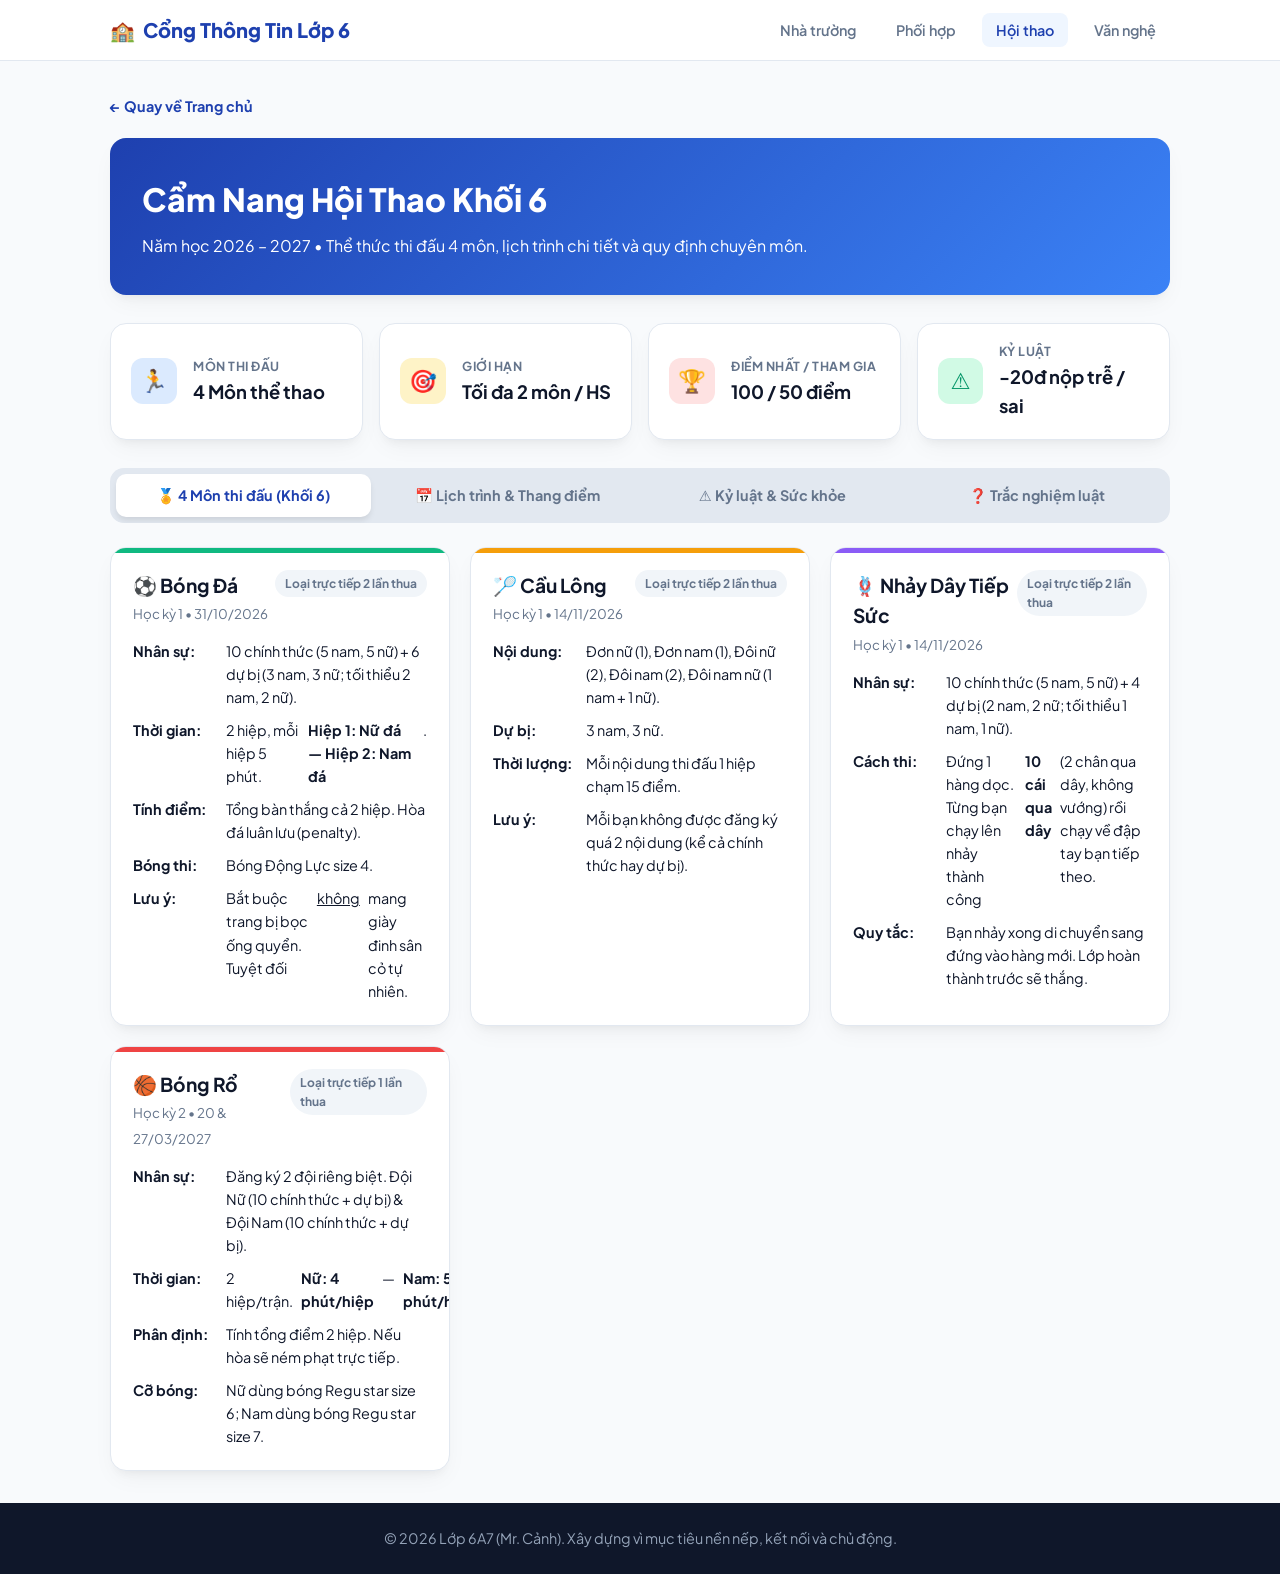
==== commit c4c24b81: "Update footer text with class name and teacher" ====
--- a/pages/hoi-thao.html
+++ b/pages/hoi-thao.html
@@ -570,7 +570,7 @@
 
   <!-- Chân trang dùng chung -->
   <footer>
-    <p>© 2026 Tập thể Khối 6. Xây dựng vì mục tiêu nề nếp, kết nối và chủ động.</p>
+    <p>© 2026 Lớp 6A7 (Mr. Cảnh). Xây dựng vì mục tiêu nền nếp, kết nối và chủ động.</p>
   </footer>
 
   <script>
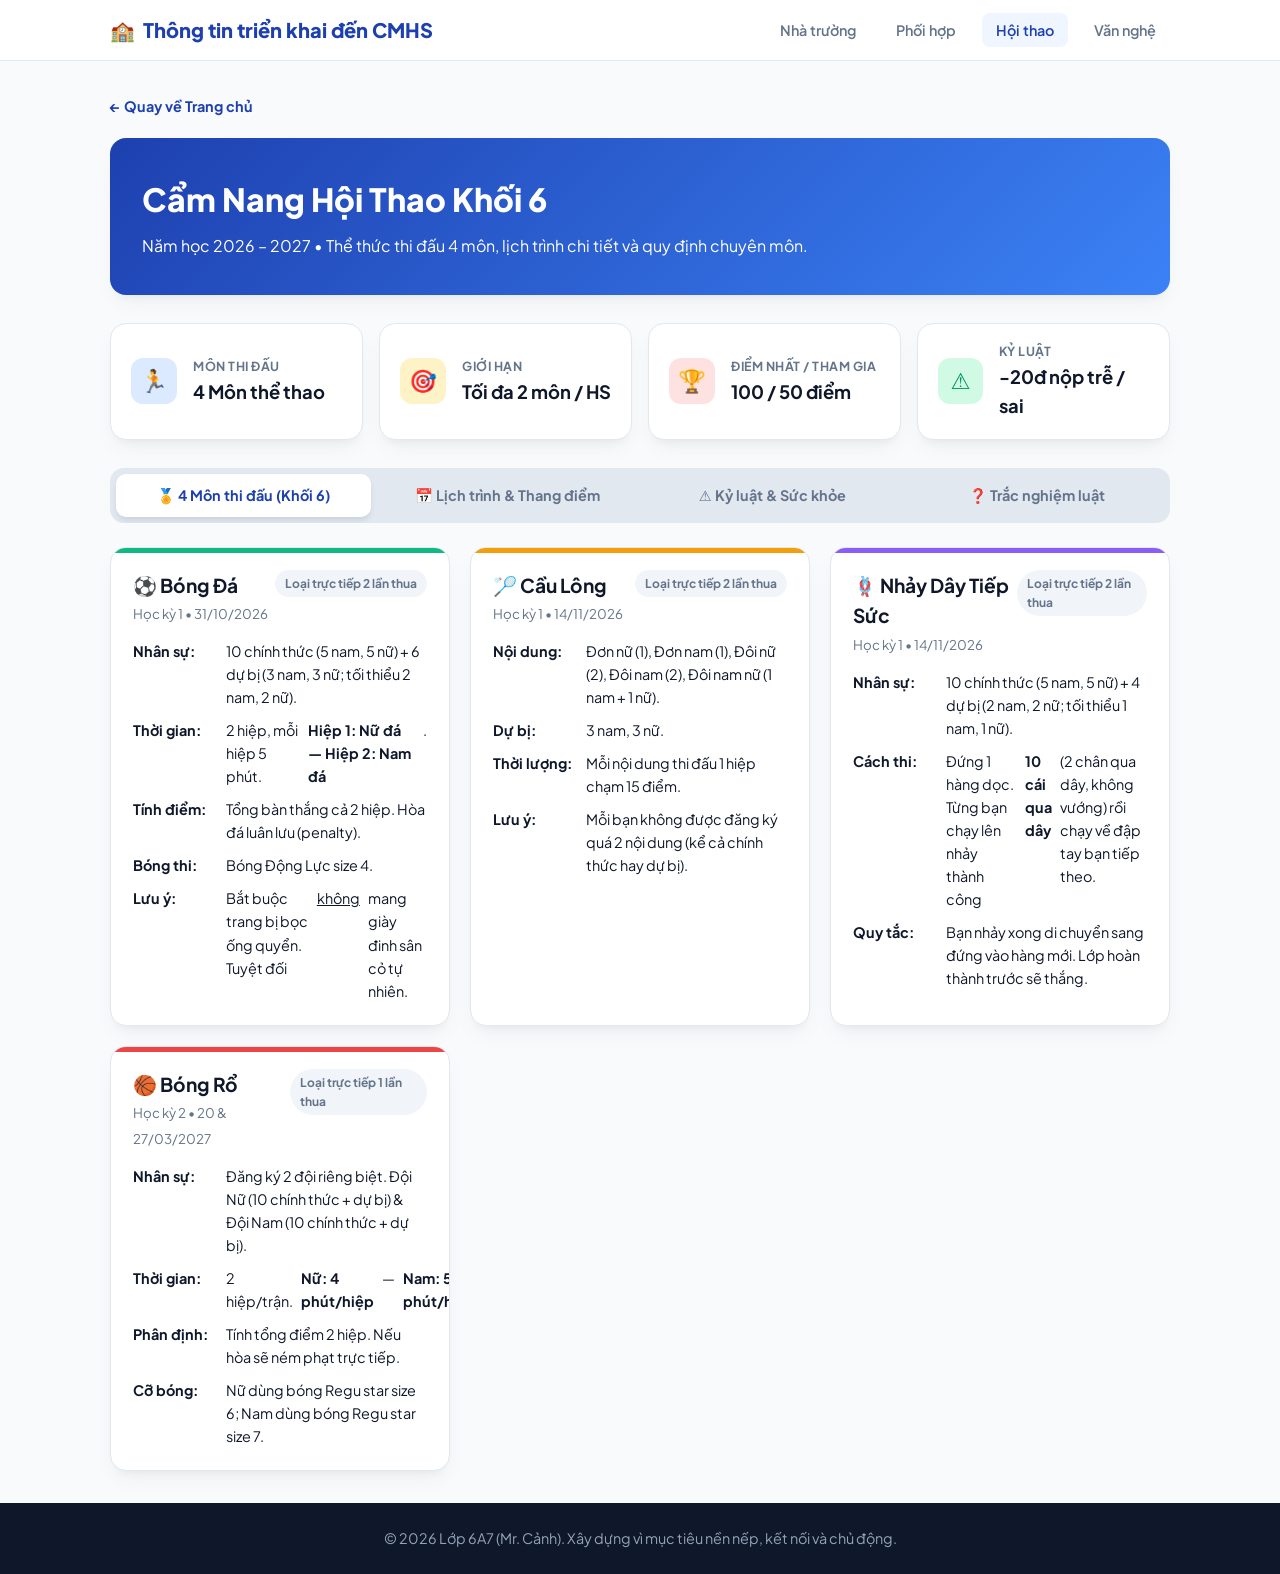
==== commit 6679c8f2: "Update navbar brand text in hoi-thao.html" ====
--- a/pages/hoi-thao.html
+++ b/pages/hoi-thao.html
@@ -278,7 +278,7 @@
   <header class="navbar">
     <div class="nav-container">
       <a href="../index.html" class="nav-brand">
-        <span>🏫</span> Cổng Thông Tin Lớp 6
+        <span>🏫</span> Thông tin triển khai đến CMHS
       </a>
       <ul class="nav-menu">
         <li><a href="nha-truong.html" class="nav-link">Nhà trường</a></li>
